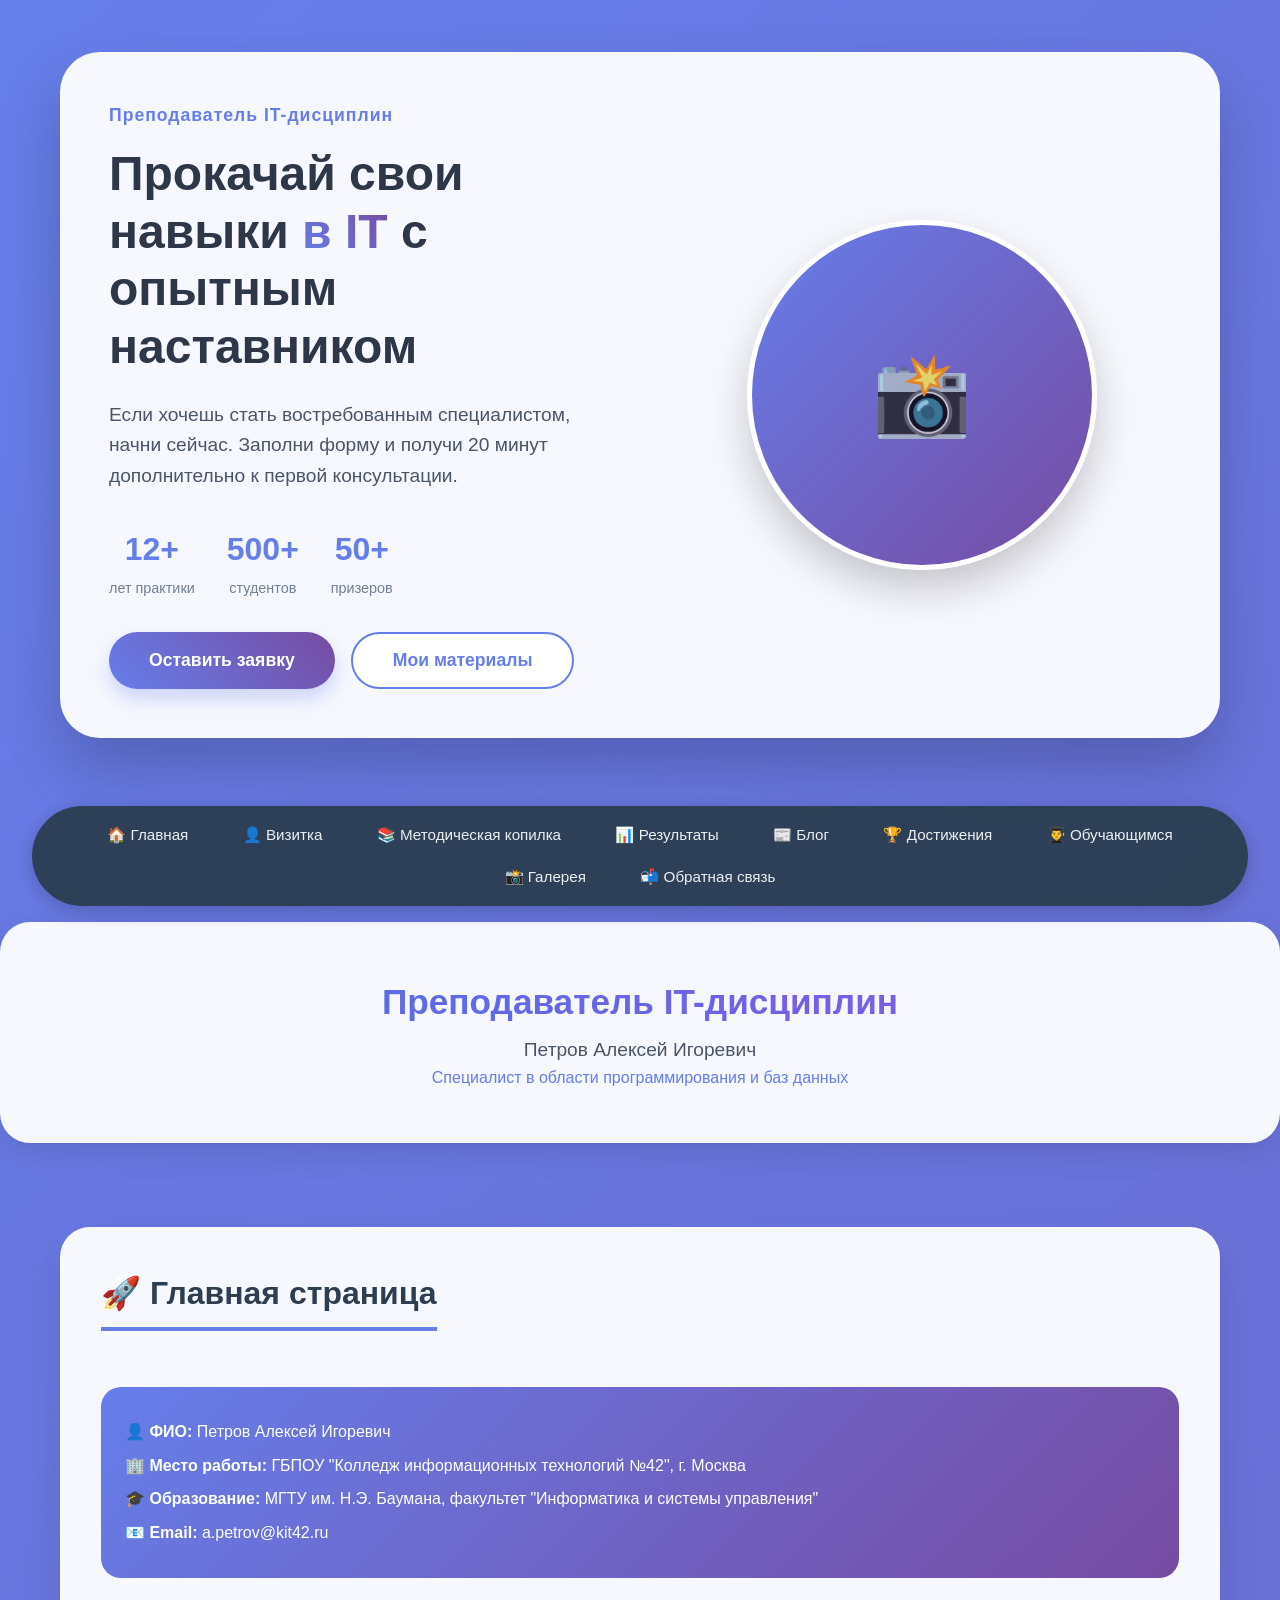
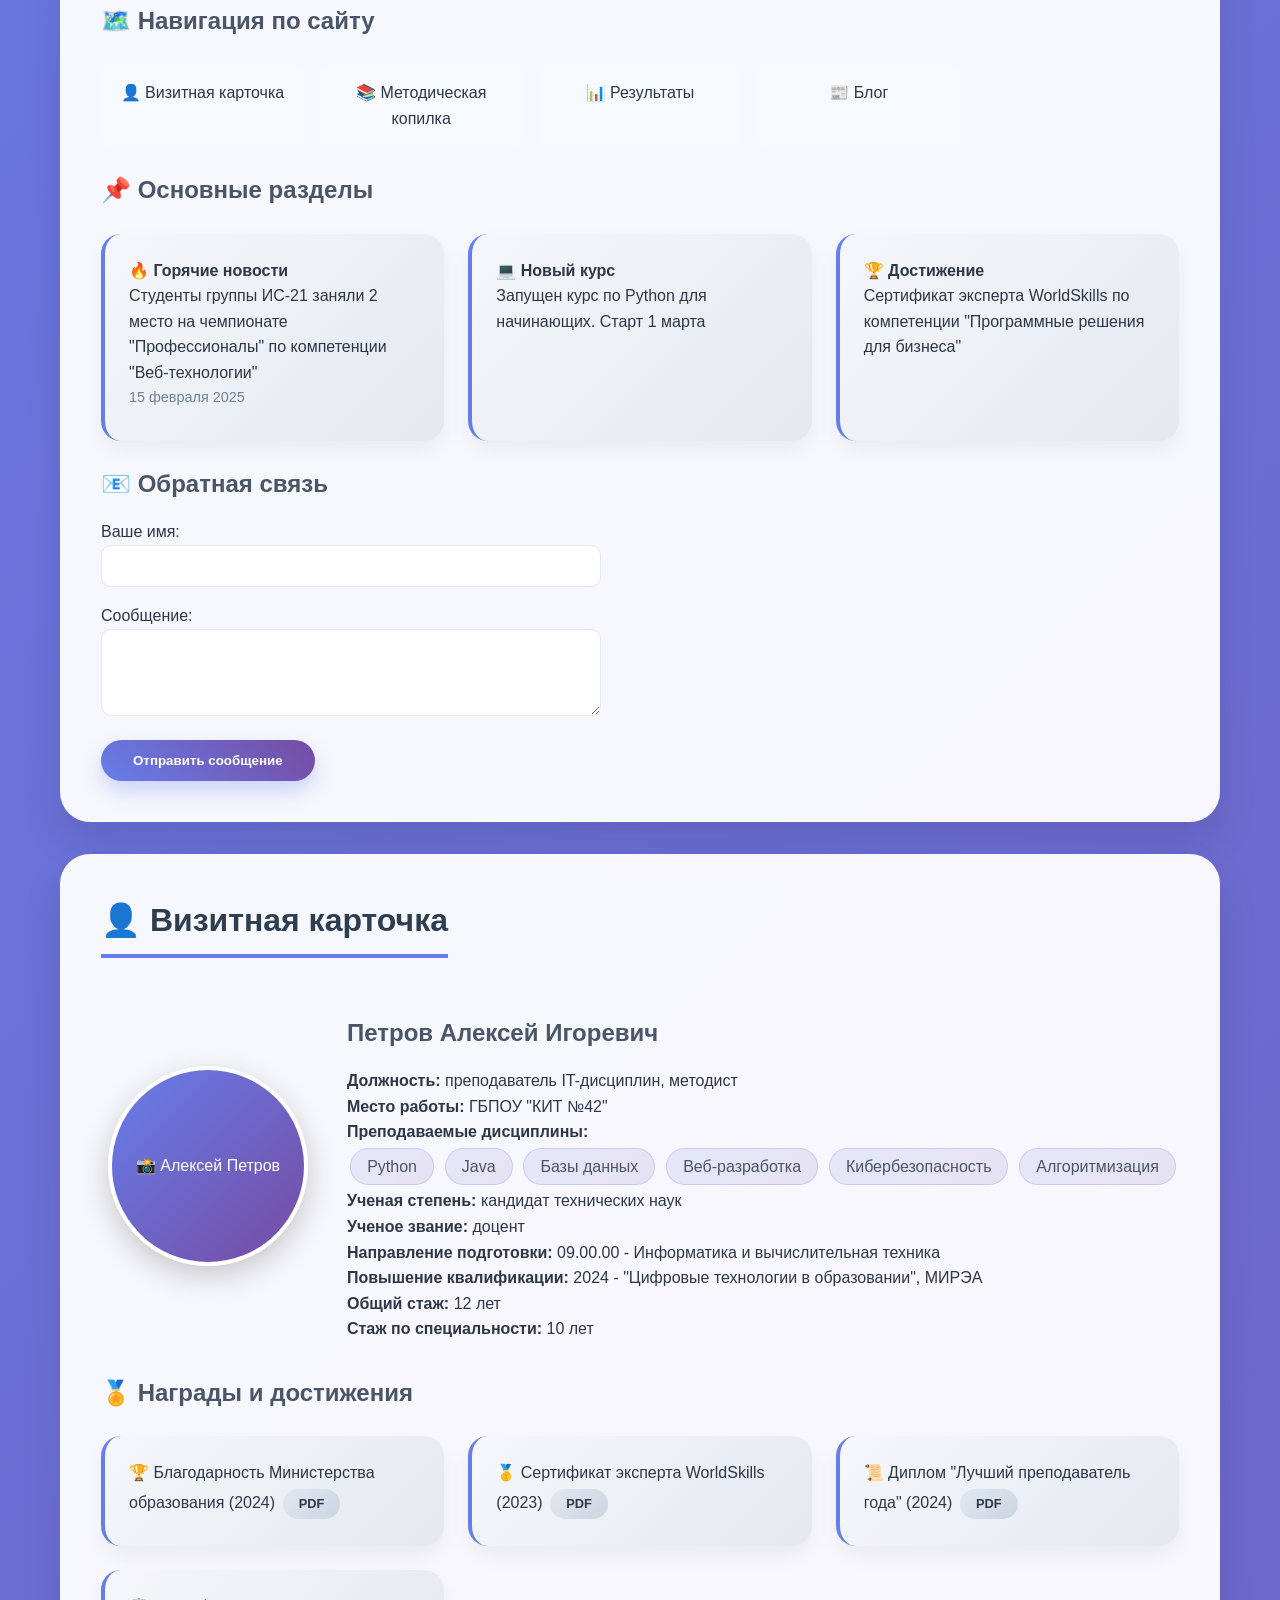
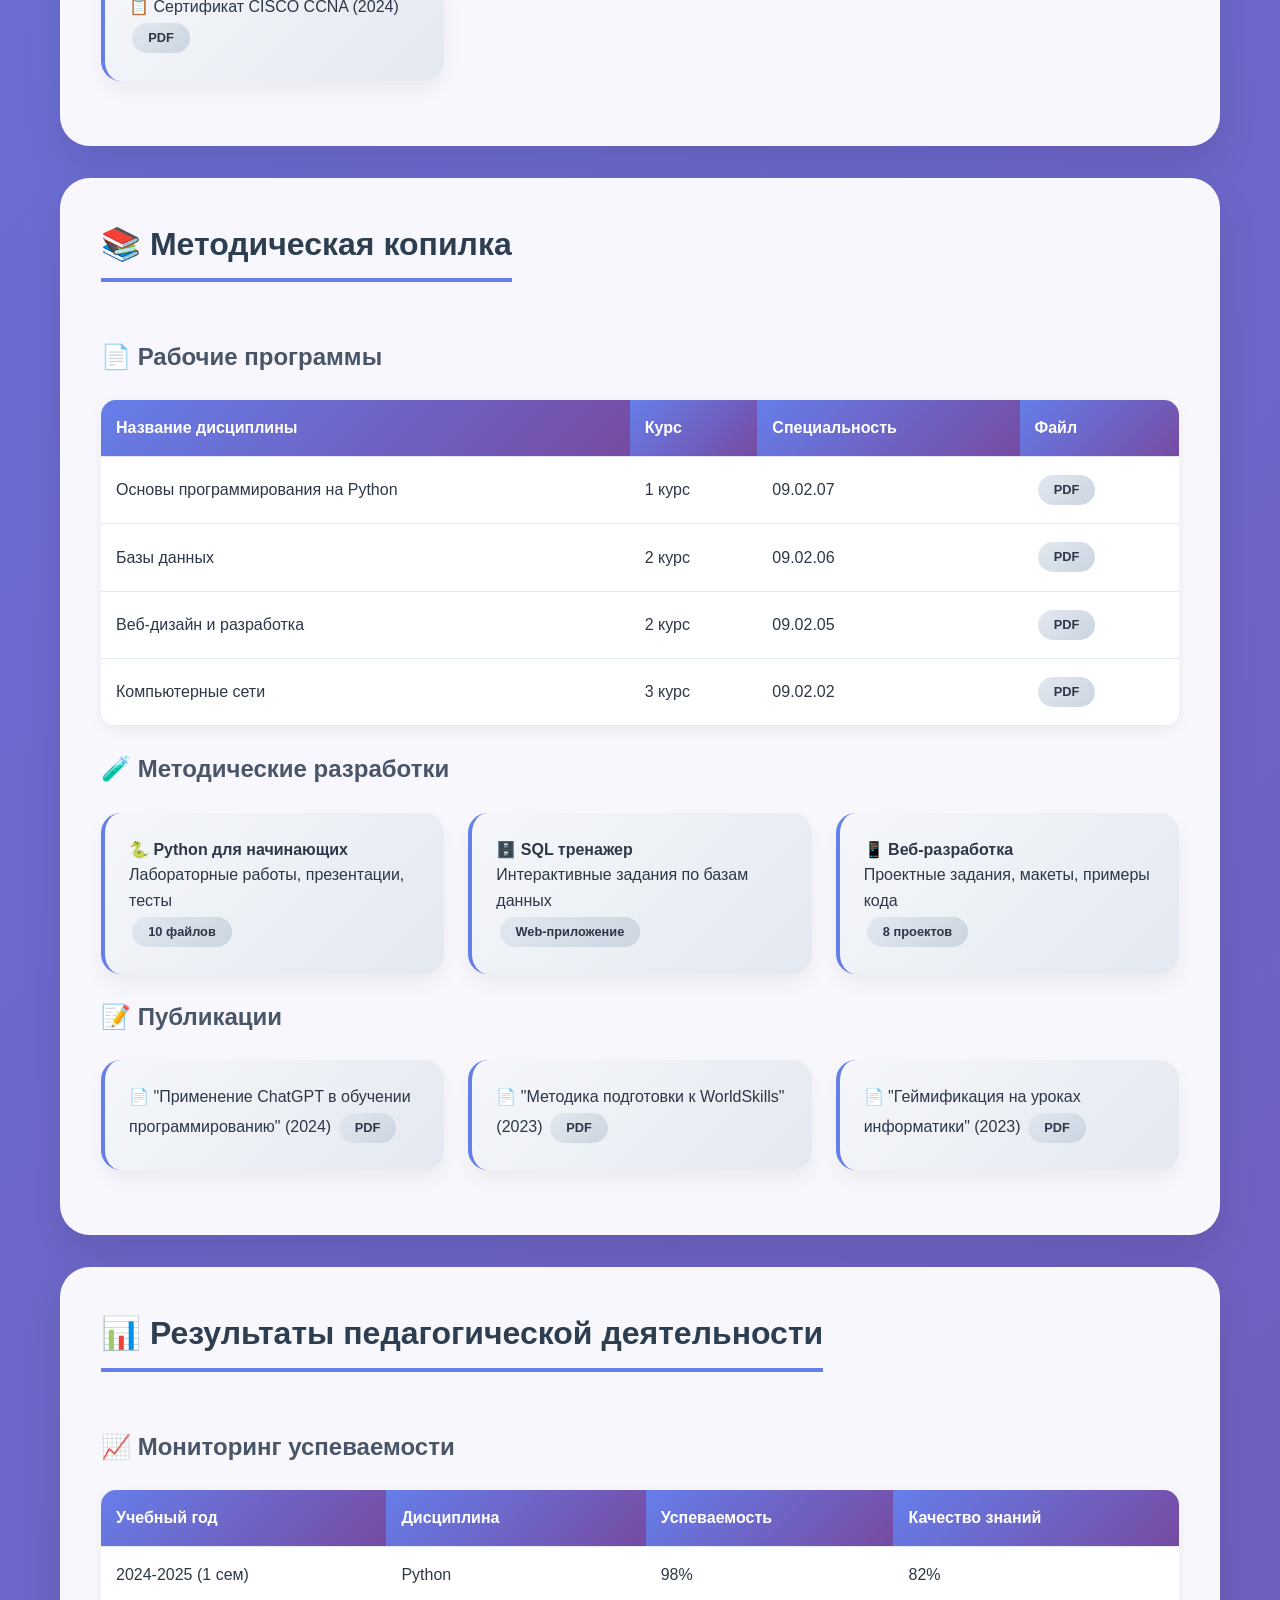
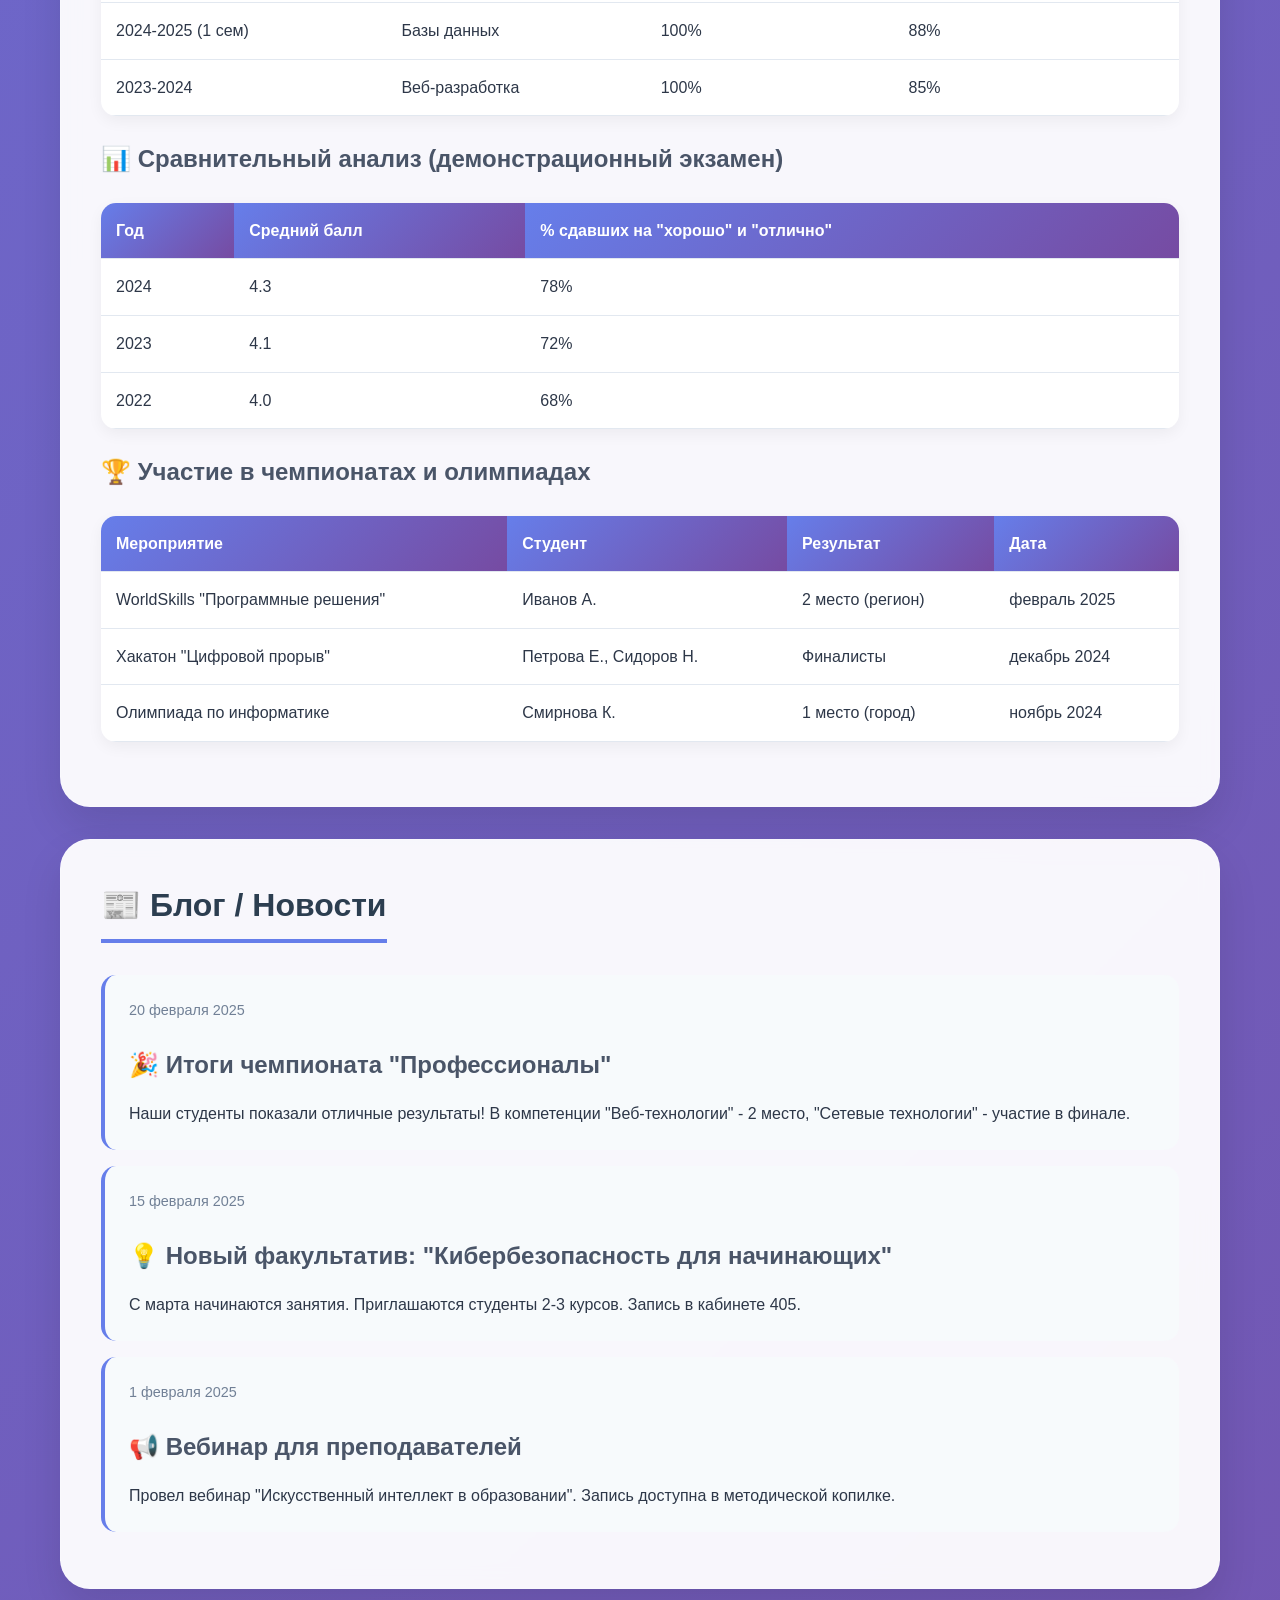
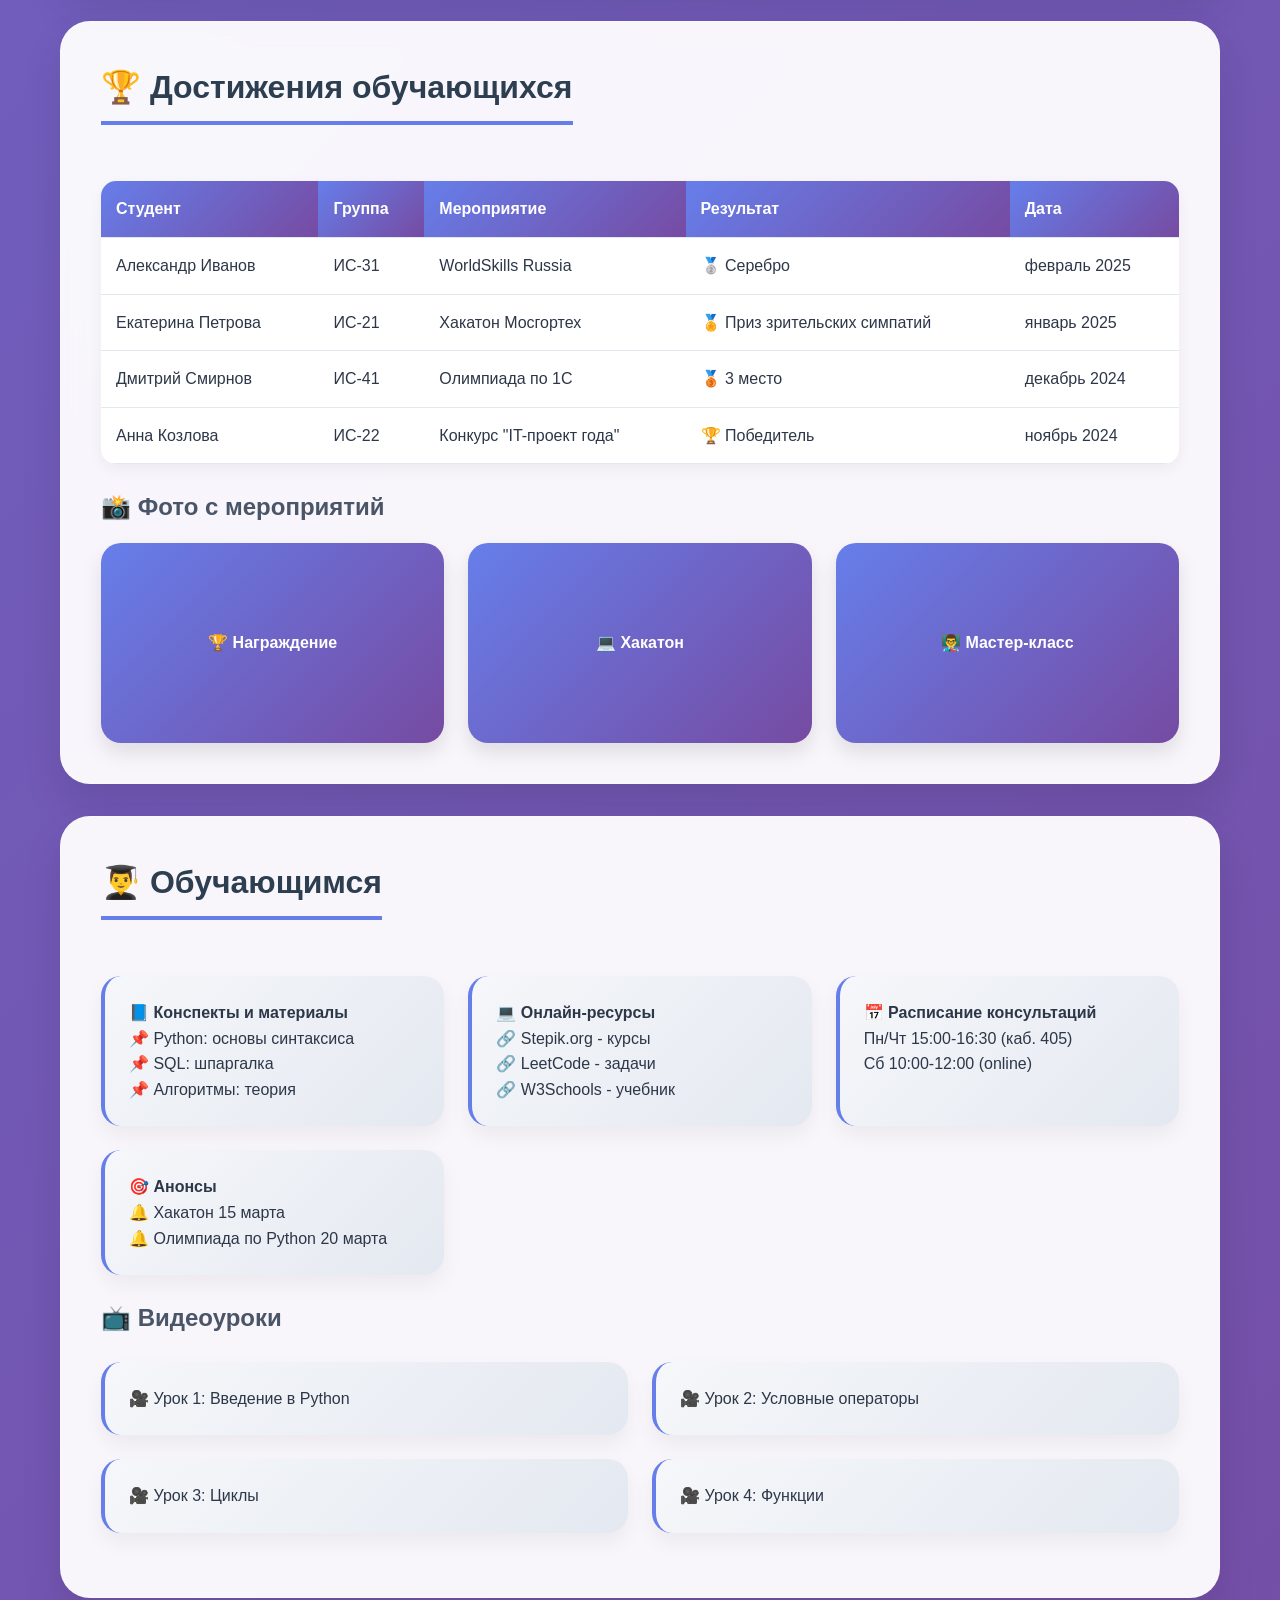
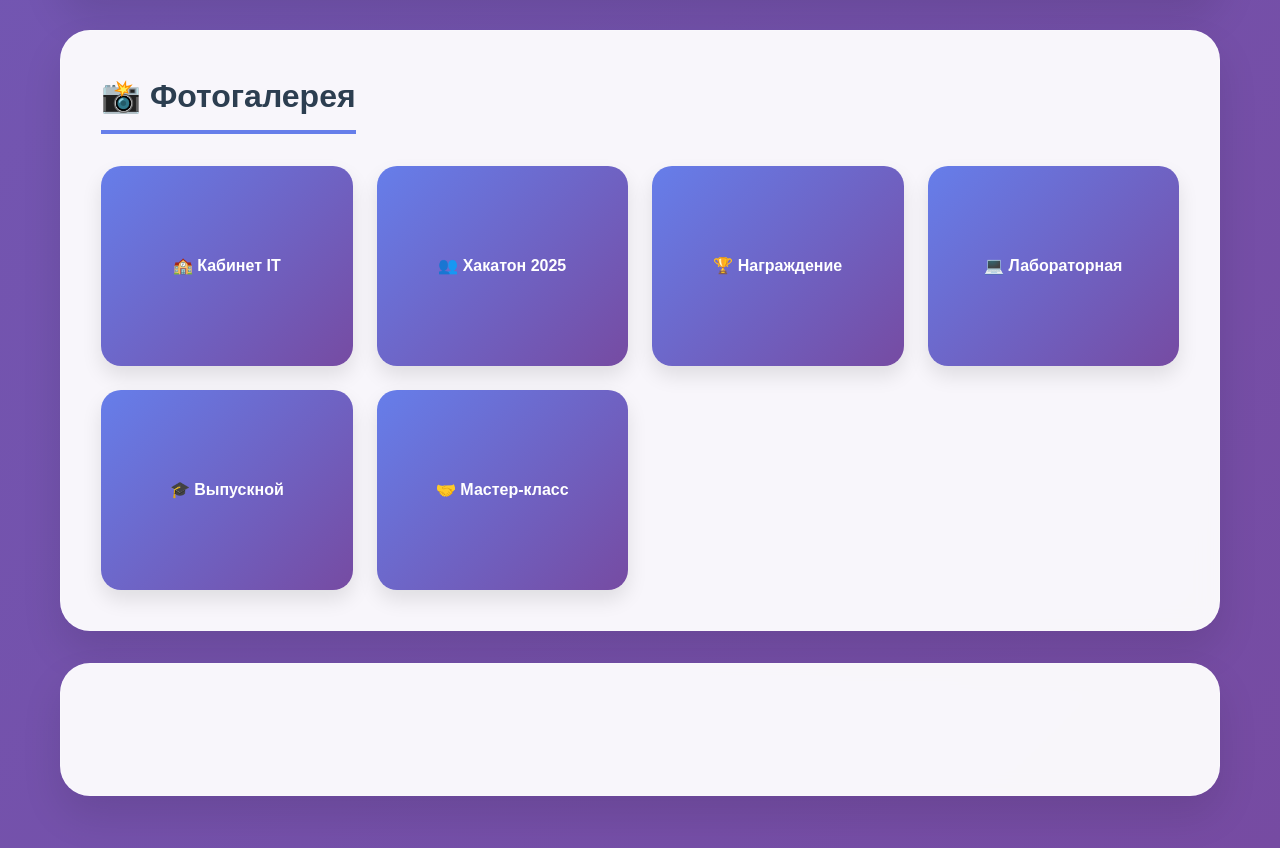
==== index.html @ 1c1f5598 "GPT version" ====
<!DOCTYPE html>
<html lang="ru">
<head>
    <meta charset="UTF-8">
    <meta name="viewport" content="width=device-width, initial-scale=1.0">
    <link rel="stylesheet" href="styles.css">
    <title>IT-педагог | Персональный сайт преподавателя</title>
  

</head>
<body>

    <!-- Hero секция в стиле макета Анны Девятка -->
    <div class="container">
        <div class="hero">
            <div class="hero-content">
                <div class="hero-badge">Преподаватель IT-дисциплин</div>
                <h1>Прокачай свои навыки <span>в IT</span> с опытным наставником</h1>
                <p class="hero-description">Если хочешь стать востребованным специалистом, начни сейчас. Заполни форму и получи 20 минут дополнительно к первой консультации.</p>
                
                <div class="hero-stats">
                    <div class="stat-item">
                        <span class="stat-number">12+</span>
                        <span class="stat-label">лет практики</span>
                    </div>
                    <div class="stat-item">
                        <span class="stat-number">500+</span>
                        <span class="stat-label">студентов</span>
                    </div>
                    <div class="stat-item">
                        <span class="stat-number">50+</span>
                        <span class="stat-label">призеров</span>
                    </div>
                </div>

                <div class="hero-buttons">
                    <button class="btn-primary" onclick="location.href='#guestbook'">Оставить заявку</button>
                    <button class="btn-secondary" onclick="location.href='#methodical'">Мои материалы</button>
                </div>
            </div>
            <div class="hero-image">
                <div class="profile-photo"></div>
            </div>
        </div>
    </div>
     <nav>
        <ul>
            <li><a href="#home">🏠 Главная</a></li>
            <li><a href="#business-card">👤 Визитка</a></li>
            <li><a href="#methodical">📚 Методическая копилка</a></li>
            <li><a href="#results">📊 Результаты</a></li>
            <li><a href="#blog">📰 Блог</a></li>
            <li><a href="#extracurricular">🏆 Достижения</a></li>
            <li><a href="#students">👨‍🎓 Обучающимся</a></li>
            <li><a href="#gallery">📸 Галерея</a></li>
            <li><a href="#guestbook">📬 Обратная связь</a></li>
        </ul>
    </nav>
    <header>
        <div class="container">
            <h1>Преподаватель IT-дисциплин</h1>
            <p style="font-size: 1.2rem; color: #4a5568;">Петров Алексей Игоревич</p>
            <p style="color: #667eea;">Специалист в области программирования и баз данных</p>
        </div>
    </header>

    <main class="container">
        <!-- Главная страница -->
        <section id="home" class="page">
            <h2>🚀 Главная страница</h2>
            <div class="contact-info">
                <p><strong>👤 ФИО:</strong> Петров Алексей Игоревич</p>
                <p><strong>🏢 Место работы:</strong> ГБПОУ "Колледж информационных технологий №42", г. Москва</p>
                <p><strong>🎓 Образование:</strong> МГТУ им. Н.Э. Баумана, факультет "Информатика и системы управления"</p>
                <p><strong>📧 Email:</strong> a.petrov@kit42.ru</p>
            </div>

            <h3>🗺️ Навигация по сайту</h3>
            <div style="display: grid; grid-template-columns: repeat(auto-fill, minmax(200px, 1fr)); gap: 1rem; margin: 1.5rem 0;">
                <a href="#business-card" style="text-decoration: none; color: #2d3748; background: #f7fafc; padding: 1rem; border-radius: 10px; text-align: center;">👤 Визитная карточка</a>
                <a href="#methodical" style="text-decoration: none; color: #2d3748; background: #f7fafc; padding: 1rem; border-radius: 10px; text-align: center;">📚 Методическая копилка</a>
                <a href="#results" style="text-decoration: none; color: #2d3748; background: #f7fafc; padding: 1rem; border-radius: 10px; text-align: center;">📊 Результаты</a>
                <a href="#blog" style="text-decoration: none; color: #2d3748; background: #f7fafc; padding: 1rem; border-radius: 10px; text-align: center;">📰 Блог</a>
            </div>

            <h3>📌 Основные разделы</h3>
            <div class="card-grid">
                <div class="card">
                    <h4>🔥 Горячие новости</h4>
                    <p>Студенты группы ИС-21 заняли 2 место на чемпионате "Профессионалы" по компетенции "Веб-технологии"</p>
                    <p class="news-date">15 февраля 2025</p>
                </div>
                <div class="card">
                    <h4>💻 Новый курс</h4>
                    <p>Запущен курс по Python для начинающих. Старт 1 марта</p>
                </div>
                <div class="card">
                    <h4>🏆 Достижение</h4>
                    <p>Сертификат эксперта WorldSkills по компетенции "Программные решения для бизнеса"</p>
                </div>
            </div>

            <h3>📧 Обратная связь</h3>
            <form style="max-width: 500px;">
                <div style="margin-bottom: 1rem;">
                    <label for="name">Ваше имя:</label><br>
                    <input type="text" id="name" style="width: 100%; padding: 0.8rem; border-radius: 10px; border: 1px solid #e2e8f0;">
                </div>
                <div style="margin-bottom: 1rem;">
                    <label for="message">Сообщение:</label><br>
                    <textarea id="message" rows="4" style="width: 100%; padding: 0.8rem; border-radius: 10px; border: 1px solid #e2e8f0;"></textarea>
                </div>
                <button type="submit" class="btn">Отправить сообщение</button>
            </form>
        </section>

        <!-- Визитная карточка -->
        <section id="business-card" class="page">
            <h2>👤 Визитная карточка</h2>
            <div style="display: flex; align-items: center; gap: 2rem; flex-wrap: wrap;">
                <div class="photo-placeholder">📸 Алексей Петров</div>
                <div>
                    <h3>Петров Алексей Игоревич</h3>
                    <p><strong>Должность:</strong> преподаватель IT-дисциплин, методист</p>
                    <p><strong>Место работы:</strong> ГБПОУ "КИТ №42"</p>
                    <p><strong>Преподаваемые дисциплины:</strong></p>
                    <div>
                        <span class="skill-tag">Python</span>
                        <span class="skill-tag">Java</span>
                        <span class="skill-tag">Базы данных</span>
                        <span class="skill-tag">Веб-разработка</span>
                        <span class="skill-tag">Кибербезопасность</span>
                        <span class="skill-tag">Алгоритмизация</span>
                    </div>
                    <p><strong>Ученая степень:</strong> кандидат технических наук</p>
                    <p><strong>Ученое звание:</strong> доцент</p>
                    <p><strong>Направление подготовки:</strong> 09.00.00 - Информатика и вычислительная техника</p>
                    <p><strong>Повышение квалификации:</strong> 2024 - "Цифровые технологии в образовании", МИРЭА</p>
                    <p><strong>Общий стаж:</strong> 12 лет</p>
                    <p><strong>Стаж по специальности:</strong> 10 лет</p>
                </div>
            </div>

            <h3 style="margin-top: 2rem;">🏅 Награды и достижения</h3>
            <div class="card-grid">
                <div class="card">🏆 Благодарность Министерства образования (2024) <span class="doc-badge">PDF</span></div>
                <div class="card">🥇 Сертификат эксперта WorldSkills (2023) <span class="doc-badge">PDF</span></div>
                <div class="card">📜 Диплом "Лучший преподаватель года" (2024) <span class="doc-badge">PDF</span></div>
                <div class="card">📋 Сертификат CISCO CCNA (2024) <span class="doc-badge">PDF</span></div>
            </div>
        </section>

        <!-- Методическая копилка -->
        <section id="methodical" class="page">
            <h2>📚 Методическая копилка</h2>
            
            <h3>📄 Рабочие программы</h3>
            <table>
                <tr><th>Название дисциплины</th><th>Курс</th><th>Специальность</th><th>Файл</th></tr>
                <tr><td>Основы программирования на Python</td><td>1 курс</td><td>09.02.07</td><td><span class="doc-badge">PDF</span></td></tr>
                <tr><td>Базы данных</td><td>2 курс</td><td>09.02.06</td><td><span class="doc-badge">PDF</span></td></tr>
                <tr><td>Веб-дизайн и разработка</td><td>2 курс</td><td>09.02.05</td><td><span class="doc-badge">PDF</span></td></tr>
                <tr><td>Компьютерные сети</td><td>3 курс</td><td>09.02.02</td><td><span class="doc-badge">PDF</span></td></tr>
            </table>

            <h3>🧪 Методические разработки</h3>
            <div class="card-grid">
                <div class="card">
                    <h4>🐍 Python для начинающих</h4>
                    <p>Лабораторные работы, презентации, тесты</p>
                    <span class="doc-badge">10 файлов</span>
                </div>
                <div class="card">
                    <h4>🗄️ SQL тренажер</h4>
                    <p>Интерактивные задания по базам данных</p>
                    <span class="doc-badge">Web-приложение</span>
                </div>
                <div class="card">
                    <h4>📱 Веб-разработка</h4>
                    <p>Проектные задания, макеты, примеры кода</p>
                    <span class="doc-badge">8 проектов</span>
                </div>
            </div>

            <h3>📝 Публикации</h3>
            <div class="card-grid">
                <div class="card">📄 "Применение ChatGPT в обучении программированию" (2024) <span class="doc-badge">PDF</span></div>
                <div class="card">📄 "Методика подготовки к WorldSkills" (2023) <span class="doc-badge">PDF</span></div>
                <div class="card">📄 "Геймификация на уроках информатики" (2023) <span class="doc-badge">PDF</span></div>
            </div>
        </section>

        <!-- Результаты педагогической деятельности -->
        <section id="results" class="page">
            <h2>📊 Результаты педагогической деятельности</h2>
            
            <h3>📈 Мониторинг успеваемости</h3>
            <table>
                <tr><th>Учебный год</th><th>Дисциплина</th><th>Успеваемость</th><th>Качество знаний</th></tr>
                <tr><td>2024-2025 (1 сем)</td><td>Python</td><td>98%</td><td>82%</td></tr>
                <tr><td>2024-2025 (1 сем)</td><td>Базы данных</td><td>100%</td><td>88%</td></tr>
                <tr><td>2023-2024</td><td>Веб-разработка</td><td>100%</td><td>85%</td></tr>
            </table>

            <h3>📊 Сравнительный анализ (демонстрационный экзамен)</h3>
            <table>
                <tr><th>Год</th><th>Средний балл</th><th>% сдавших на "хорошо" и "отлично"</th></tr>
                <tr><td>2024</td><td>4.3</td><td>78%</td></tr>
                <tr><td>2023</td><td>4.1</td><td>72%</td></tr>
                <tr><td>2022</td><td>4.0</td><td>68%</td></tr>
            </table>

            <h3>🏆 Участие в чемпионатах и олимпиадах</h3>
            <table>
                <tr><th>Мероприятие</th><th>Студент</th><th>Результат</th><th>Дата</th></tr>
                <tr><td>WorldSkills "Программные решения"</td><td>Иванов А.</td><td>2 место (регион)</td><td>февраль 2025</td></tr>
                <tr><td>Хакатон "Цифровой прорыв"</td><td>Петрова Е., Сидоров Н.</td><td>Финалисты</td><td>декабрь 2024</td></tr>
                <tr><td>Олимпиада по информатике</td><td>Смирнова К.</td><td>1 место (город)</td><td>ноябрь 2024</td></tr>
            </table>
        </section>

        <!-- Блог -->
        <section id="blog" class="page">
            <h2>📰 Блог / Новости</h2>
            
            <div class="news-item">
                <p class="news-date">20 февраля 2025</p>
                <h3>🎉 Итоги чемпионата "Профессионалы"</h3>
                <p>Наши студенты показали отличные результаты! В компетенции "Веб-технологии" - 2 место, "Сетевые технологии" - участие в финале.</p>
            </div>

            <div class="news-item">
                <p class="news-date">15 февраля 2025</p>
                <h3>💡 Новый факультатив: "Кибербезопасность для начинающих"</h3>
                <p>С марта начинаются занятия. Приглашаются студенты 2-3 курсов. Запись в кабинете 405.</p>
            </div>

            <div class="news-item">
                <p class="news-date">1 февраля 2025</p>
                <h3>📢 Вебинар для преподавателей</h3>
                <p>Провел вебинар "Искусственный интеллект в образовании". Запись доступна в методической копилке.</p>
            </div>
        </section>

        <!-- Внеучебная деятельность / Достижения обучающихся -->
        <section id="extracurricular" class="page">
            <h2>🏆 Достижения обучающихся</h2>
            
            <table>
                <tr><th>Студент</th><th>Группа</th><th>Мероприятие</th><th>Результат</th><th>Дата</th></tr>
                <tr><td>Александр Иванов</td><td>ИС-31</td><td>WorldSkills Russia</td><td>🥈 Серебро</td><td>февраль 2025</td></tr>
                <tr><td>Екатерина Петрова</td><td>ИС-21</td><td>Хакатон Мосгортех</td><td>🏅 Приз зрительских симпатий</td><td>январь 2025</td></tr>
                <tr><td>Дмитрий Смирнов</td><td>ИС-41</td><td>Олимпиада по 1С</td><td>🥉 3 место</td><td>декабрь 2024</td></tr>
                <tr><td>Анна Козлова</td><td>ИС-22</td><td>Конкурс "IT-проект года"</td><td>🏆 Победитель</td><td>ноябрь 2024</td></tr>
            </table>

            <h3>📸 Фото с мероприятий</h3>
            <div class="gallery" style="grid-template-columns: repeat(3, 1fr);">
                <div class="gallery-item">🏆 Награждение</div>
                <div class="gallery-item">💻 Хакатон</div>
                <div class="gallery-item">👨‍🏫 Мастер-класс</div>
            </div>
        </section>

        <!-- Обучающимся -->
        <section id="students" class="page">
            <h2>👨‍🎓 Обучающимся</h2>
            
            <div class="card-grid">
                <div class="card">
                    <h4>📘 Конспекты и материалы</h4>
                    <ul style="list-style: none;">
                        <li>📌 Python: основы синтаксиса</li>
                        <li>📌 SQL: шпаргалка</li>
                        <li>📌 Алгоритмы: теория</li>
                    </ul>
                </div>
                <div class="card">
                    <h4>💻 Онлайн-ресурсы</h4>
                    <ul style="list-style: none;">
                        <li>🔗 Stepik.org - курсы</li>
                        <li>🔗 LeetCode - задачи</li>
                        <li>🔗 W3Schools - учебник</li>
                    </ul>
                </div>
                <div class="card">
                    <h4>📅 Расписание консультаций</h4>
                    <p>Пн/Чт 15:00-16:30 (каб. 405)</p>
                    <p>Сб 10:00-12:00 (online)</p>
                </div>
                <div class="card">
                    <h4>🎯 Анонсы</h4>
                    <p>🔔 Хакатон 15 марта</p>
                    <p>🔔 Олимпиада по Python 20 марта</p>
                </div>
            </div>

            <h3>📺 Видеоуроки</h3>
            <div class="card-grid" style="grid-template-columns: repeat(2, 1fr);">
                <div class="card">🎥 Урок 1: Введение в Python</div>
                <div class="card">🎥 Урок 2: Условные операторы</div>
                <div class="card">🎥 Урок 3: Циклы</div>
                <div class="card">🎥 Урок 4: Функции</div>
            </div>
        </section>

        <!-- Фотогалерея -->
        <section id="gallery" class="page">
            <h2>📸 Фотогалерея</h2>
            <div class="gallery">
                <div class="gallery-item">🏫 Кабинет IT</div>
                <div class="gallery-item">👥 Хакатон 2025</div>
                <div class="gallery-item">🏆 Награждение</div>
                <div class="gallery-item">💻 Лабораторная</div>
                <div class="gallery-item">🎓 Выпускной</div>
                <div class="gallery-item">🤝 Мастер-класс</div>
            </div>
        </section>

        <!-- Гостевая книга -->
        <section id="guestbook" class="page">
            <h2>
---- styles.css ----
* {
            margin: 0;
            padding: 0;
            box-sizing: border-box;
            font-family: 'Segoe UI', Tahoma, Geneva, Verdana, sans-serif;
        }
        body {
            background: linear-gradient(135deg, #667eea 0%, #764ba2 100%);
            color: #2d3748;
            line-height: 1.6;
        }
        .container {
            max-width: 1200px;
            margin: 0 auto;
            padding: 20px;
        }
        
        /* Hero секция в стиле макета */
        .hero {
            background: rgba(255, 255, 255, 0.95);
            backdrop-filter: blur(10px);
            border-radius: 40px;
            padding: 3rem;
            margin: 2rem 0;
            box-shadow: 0 30px 60px rgba(0,0,0,0.2);
            display: flex;
            align-items: center;
            gap: 4rem;
            border: 1px solid rgba(255,255,255,0.3);
        }
        .hero-content {
            flex: 1;
        }
        .hero-badge {
            color: #667eea;
            font-weight: 600;
            letter-spacing: 1px;
            margin-bottom: 1rem;
            font-size: 1.1rem;
        }
        .hero-content h1 {
            font-size: 3rem;
            line-height: 1.2;
            margin-bottom: 1.5rem;
            color: #2d3748;
        }
        .hero-content h1 span {
            background: linear-gradient(45deg, #667eea, #764ba2);
            -webkit-background-clip: text;
            -webkit-text-fill-color: transparent;
        }
        .hero-description {
            font-size: 1.2rem;
            color: #4a5568;
            margin-bottom: 2rem;
        }
        .hero-stats {
            display: flex;
            gap: 2rem;
            margin-bottom: 2rem;
        }
        .stat-item {
            text-align: center;
        }
        .stat-number {
            font-size: 2rem;
            font-weight: 700;
            color: #667eea;
            display: block;
        }
        .stat-label {
            color: #718096;
            font-size: 0.9rem;
        }
        .hero-buttons {
            display: flex;
            gap: 1rem;
        }
        .btn-primary {
            background: linear-gradient(45deg, #667eea, #764ba2);
            color: white;
            padding: 1rem 2.5rem;
            border: none;
            border-radius: 50px;
            font-size: 1.1rem;
            font-weight: 600;
            cursor: pointer;
            transition: all 0.3s;
            box-shadow: 0 10px 20px rgba(102, 126, 234, 0.3);
        }
        .btn-primary:hover {
            transform: translateY(-2px);
            box-shadow: 0 15px 30px rgba(102, 126, 234, 0.4);
        }
        .btn-secondary {
            background: white;
            color: #667eea;
            padding: 1rem 2.5rem;
            border: 2px solid #667eea;
            border-radius: 50px;
            font-size: 1.1rem;
            font-weight: 600;
            cursor: pointer;
            transition: all 0.3s;
        }
        .btn-secondary:hover {
            background: #667eea10;
            transform: translateY(-2px);
        }
        .hero-image {
            flex: 1;
            display: flex;
            justify-content: center;
        }
        .profile-photo {
            width: 350px;
            height: 350px;
            border-radius: 50%;
            background: linear-gradient(135deg, #667eea, #764ba2);
            display: flex;
            align-items: center;
            justify-content: center;
            color: white;
            font-size: 1.5rem;
            border: 5px solid white;
            box-shadow: 0 20px 40px rgba(0,0,0,0.2);
            position: relative;
            overflow: hidden;
        }
        .profile-photo::before {
            content: "📸";
            font-size: 5rem;
            opacity: 0.8;
        }
        .profile-photo::after {
            content: "Алексей Петров";
            position: absolute;
            bottom: 0;
            left: 0;
            right: 0;
            background: rgba(255,255,255,0.9);
            color: #2d3748;
            padding: 1rem;
            font-size: 1.2rem;
            transform: translateY(100%);
            transition: transform 0.3s;
        }
        .profile-photo:hover::after {
            transform: translateY(0);
        }

        header {
            background: rgba(255, 255, 255, 0.95);
            backdrop-filter: blur(10px);
            color: #2d3748;
            padding: 2rem 0;
            text-align: center;
            box-shadow: 0 10px 30px rgba(0,0,0,0.1);
            border-radius: 30px;
            margin: 1rem 0 2rem;
        }
        header h1 {
            font-size: 2.2rem;
            background: linear-gradient(45deg, #4776E6, #8E54E9);
            -webkit-background-clip: text;
            -webkit-text-fill-color: transparent;
            margin-bottom: 0.3rem;
        }
        nav {
            background: rgba(44, 62, 80, 0.95);
            backdrop-filter: blur(10px);
            padding: 1rem 0;
            position: sticky;
            top: 10px;
            z-index: 100;
            border-radius: 50px;
            margin: 1rem auto;
            max-width: 95%;
            box-shadow: 0 5px 20px rgba(0,0,0,0.2);
        }
        nav ul {
            list-style: none;
            display: flex;
            justify-content: center;
            flex-wrap: wrap;
            gap: 1rem;
        }
        nav ul li a {
            color: #ecf0f1;
            text-decoration: none;
            font-weight: 500;
            padding: 0.5rem 1.2rem;
            border-radius: 30px;
            transition: all 0.3s;
            font-size: 0.95rem;
        }
        nav ul li a:hover {
            background: #3498db;
            transform: translateY(-2px);
        }
        .page {
            background: rgba(255, 255, 255, 0.95);
            backdrop-filter: blur(10px);
            border-radius: 30px;
            padding: 2.5rem;
            margin: 2rem 0;
            box-shadow: 0 20px 40px rgba(0,0,0,0.1);
            border: 1px solid rgba(255,255,255,0.2);
        }
        h2 {
            color: #2c3e50;
            border-bottom: 4px solid #667eea;
            padding-bottom: 0.5rem;
            margin-bottom: 2rem;
            font-size: 2rem;
            display: inline-block;
        }
        h3 {
            color: #4a5568;
            margin: 1.5rem 0 1rem;
            font-size: 1.5rem;
        }
        .card-grid {
            display: grid;
            grid-template-columns: repeat(auto-fill, minmax(300px, 1fr));
            gap: 1.5rem;
            margin: 1.5rem 0;
        }
        .card {
            background: linear-gradient(135deg, #f5f7fa 0%, #e4e8f0 100%);
            border-radius: 20px;
            padding: 1.5rem;
            box-shadow: 0 10px 20px rgba(0,0,0,0.05);
            border-left: 4px solid #667eea;
            transition: transform 0.3s;
        }
        .card:hover {
            transform: translateY(-5px);
        }
        .contact-info {
            background: linear-gradient(135deg, #667eea 0%, #764ba2 100%);
            color: white;
            padding: 1.5rem;
            border-radius: 20px;
            margin: 1.5rem 0;
        }
        .contact-info p {
            margin: 0.5rem 0;
        }
        .photo-placeholder {
            background: linear-gradient(135deg, #667eea, #764ba2);
            width: 200px;
            height: 200px;
            border-radius: 50%;
            margin: 1rem auto;
            display: flex;
            align-items: center;
            justify-content: center;
            color: white;
            font-size: 1rem;
            border: 4px solid white;
            box-shadow: 0 10px 30px rgba(0,0,0,0.2);
        }
        table {
            width: 100%;
            border-collapse: collapse;
            margin: 1.5rem 0;
            background: white;
            border-radius: 15px;
            overflow: hidden;
            box-shadow: 0 5px 15px rgba(0,0,0,0.05);
        }
        th {
            background: linear-gradient(135deg, #667eea, #764ba2);
            color: white;
            font-weight: 600;
        }
        th, td {
            padding: 15px;
            text-align: left;
            border-bottom: 1px solid #e2e8f0;
        }
        tr:hover {
            background: #f7fafc;
        }
        .btn {
            display: inline-block;
            background: linear-gradient(45deg, #667eea, #764ba2);
            color: white;
            padding: 0.8rem 2rem;
            border: none;
            border-radius: 50px;
            cursor: pointer;
            text-decoration: none;
            font-weight: 600;
            transition: all 0.3s;
            box-shadow: 0 10px 20px rgba(102, 126, 234, 0.3);
        }
        .btn:hover {
            transform: translateY(-2px);
            box-shadow: 0 15px 30px rgba(102, 126, 234, 0.4);
        }
        footer {
            background: rgba(44, 62, 80, 0.95);
            backdrop-filter: blur(10px);
            color: white;
            text-align: center;
            padding: 2rem 0;
            margin-top: 3rem;
            border-radius: 30px 30px 0 0;
        }
        .doc-badge {
            background: linear-gradient(135deg, #e2e8f0, #cbd5e0);
            padding: 0.3rem 1rem;
            border-radius: 30px;
            font-size: 0.8rem;
            display: inline-block;
            margin: 0.2rem;
            color: #2d3748;
            font-weight: 600;
        }
        .gallery {
            display: grid;
            grid-template-columns: repeat(auto-fill, minmax(250px, 1fr));
            gap: 1.5rem;
        }
        .gallery-item {
            background: linear-gradient(135deg, #667eea, #764ba2);
            height: 200px;
            border-radius: 20px;
            display: flex;
            align-items: center;
            justify-content: center;
            color: white;
            font-weight: 600;
            transition: transform 0.3s;
            box-shadow: 0 10px 20px rgba(0,0,0,0.1);
        }
        .gallery-item:hover {
            transform: scale(1.05);
        }
        .news-item {
            padding: 1.5rem;
            border-radius: 15px;
            background: #f7fafc;
            margin-bottom: 1rem;
            border-left: 4px solid #667eea;
        }
        .news-date {
            color: #718096;
            font-size: 0.9rem;
            margin-bottom: 0.5rem;
        }
        .code-snippet {
            background: #2d3748;
            color: #e2e8f0;
            padding: 1rem;
            border-radius: 10px;
            font-family: 'Courier New', monospace;
            margin: 1rem 0;
        }
        .skill-tag {
            background: linear-gradient(135deg, #667eea20, #764ba220);
            color: #4a5568;
            padding: 0.3rem 1rem;
            border-radius: 30px;
            display: inline-block;
            margin: 0.2rem;
            border: 1px solid #667eea40;
        }
        @media (max-width: 768px) {
            .hero {
                flex-direction: column-reverse;
                text-align: center;
                padding: 2rem;
            }
            .hero-content h1 {
                font-size: 2rem;
            }
            .hero-buttons {
                justify-content: center;
            }
            .hero-stats {
                justify-content: center;
            }
            .profile-photo {
                width: 250px;
                height: 250px;
            }
        }
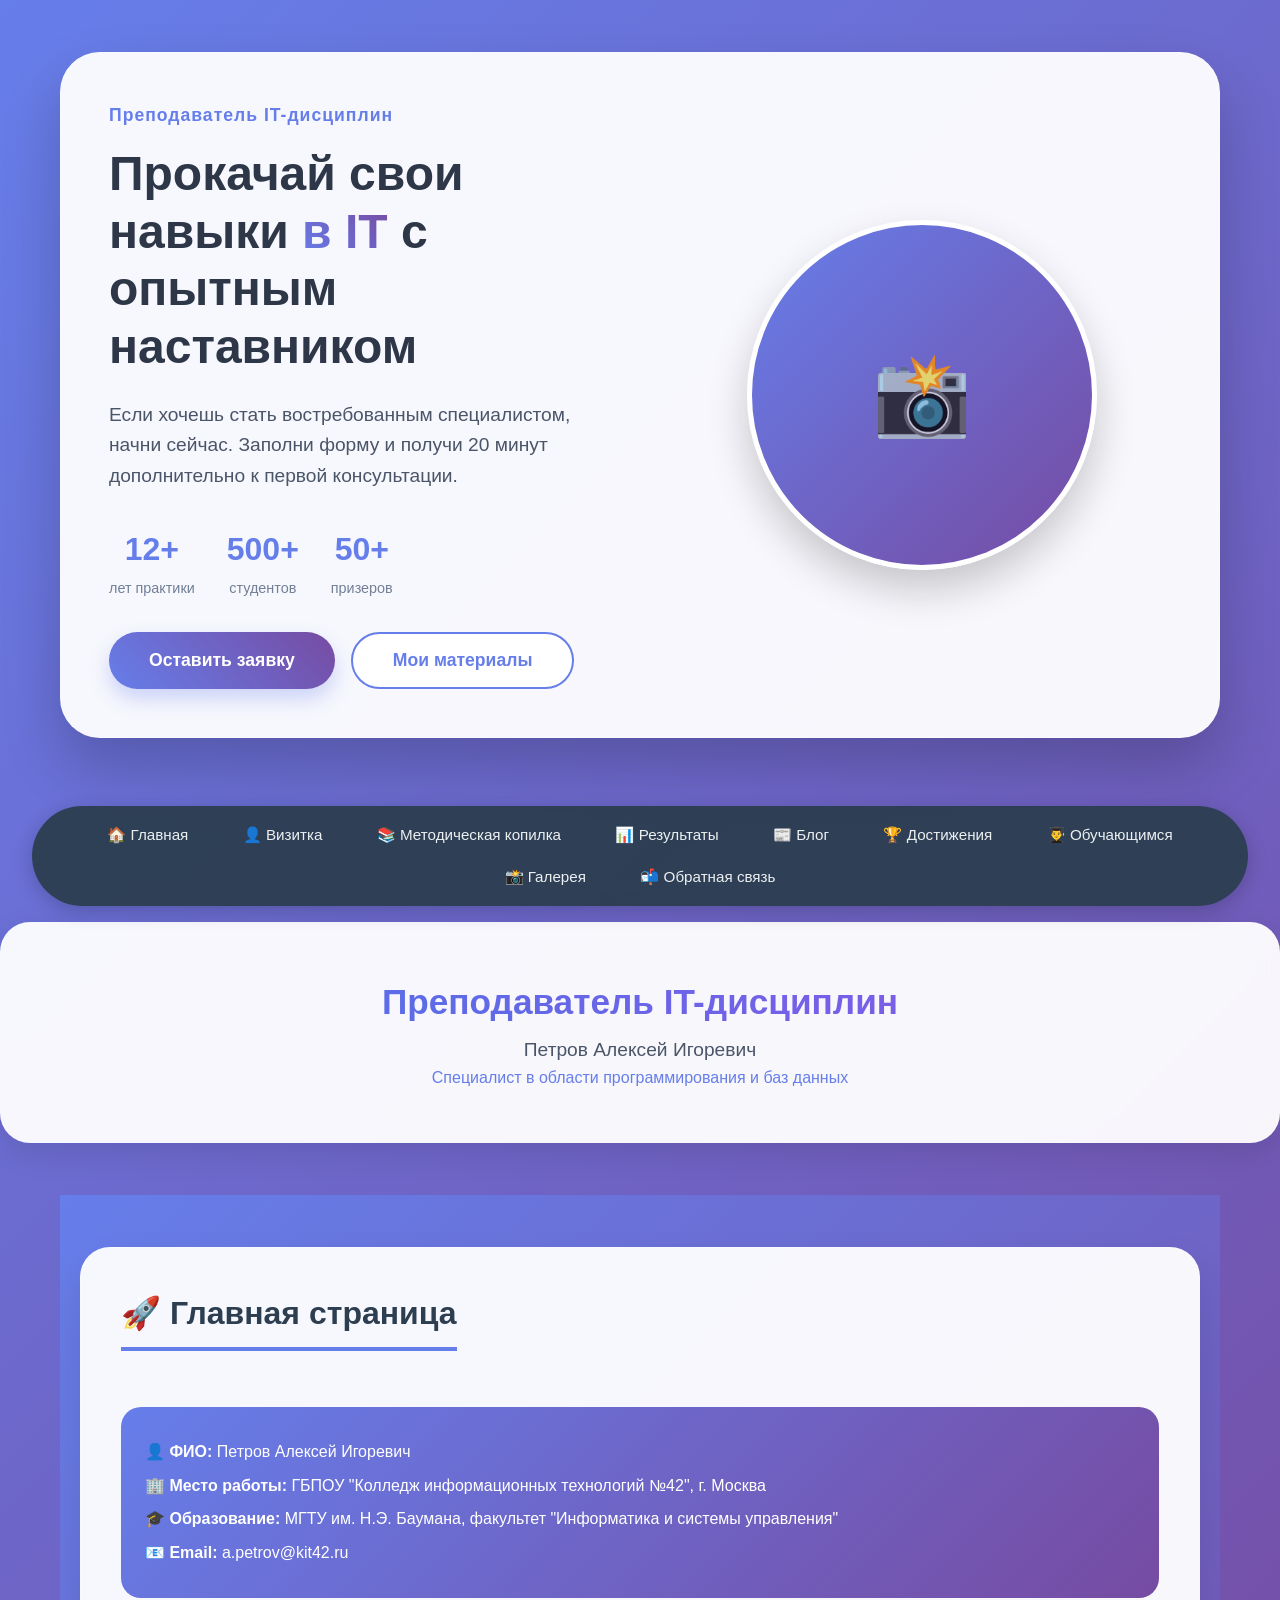
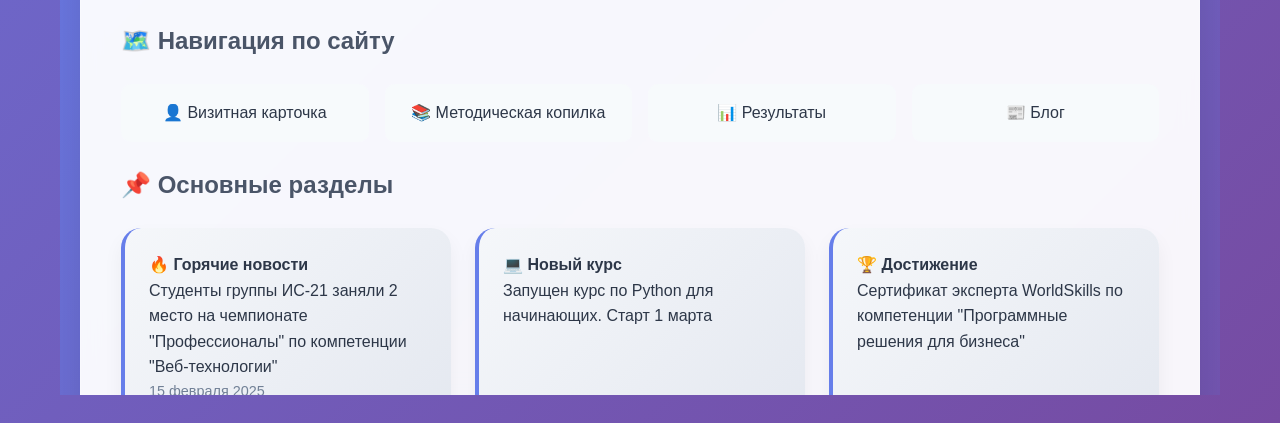
==== commit 1012366d: "With Frame" ====
--- a/index.html
+++ b/index.html
@@ -5,8 +5,6 @@
     <meta name="viewport" content="width=device-width, initial-scale=1.0">
     <link rel="stylesheet" href="styles.css">
     <title>IT-педагог | Персональный сайт преподавателя</title>
-  
-
 </head>
 <body>
 
@@ -34,8 +32,8 @@
                 </div>
 
                 <div class="hero-buttons">
-                    <button class="btn-primary" onclick="location.href='#guestbook'">Оставить заявку</button>
-                    <button class="btn-secondary" onclick="location.href='#methodical'">Мои материалы</button>
+                    <button class="btn-primary" onclick="loadPage('pages/guestbook.html')">Оставить заявку</button>
+                    <button class="btn-secondary" onclick="loadPage('pages/methodical.html')">Мои материалы</button>
                 </div>
             </div>
             <div class="hero-image">
@@ -45,15 +43,15 @@
     </div>
      <nav>
         <ul>
-            <li><a href="#home">🏠 Главная</a></li>
-            <li><a href="#business-card">👤 Визитка</a></li>
-            <li><a href="#methodical">📚 Методическая копилка</a></li>
-            <li><a href="#results">📊 Результаты</a></li>
-            <li><a href="#blog">📰 Блог</a></li>
-            <li><a href="#extracurricular">🏆 Достижения</a></li>
-            <li><a href="#students">👨‍🎓 Обучающимся</a></li>
-            <li><a href="#gallery">📸 Галерея</a></li>
-            <li><a href="#guestbook">📬 Обратная связь</a></li>
+            <li><a href="pages/home.html" target="content-frame">🏠 Главная</a></li>
+            <li><a href="pages/business-card.html" target="content-frame">👤 Визитка</a></li>
+            <li><a href="pages/methodical.html" target="content-frame">📚 Методическая копилка</a></li>
+            <li><a href="pages/results.html" target="content-frame">📊 Результаты</a></li>
+            <li><a href="pages/blog.html" target="content-frame">📰 Блог</a></li>
+            <li><a href="pages/extracurricular.html" target="content-frame">🏆 Достижения</a></li>
+            <li><a href="pages/students.html" target="content-frame">👨‍🎓 Обучающимся</a></li>
+            <li><a href="pages/gallery.html" target="content-frame">📸 Галерея</a></li>
+            <li><a href="pages/guestbook.html" target="content-frame">📬 Обратная связь</a></li>
         </ul>
     </nav>
     <header>
@@ -65,258 +63,14 @@
     </header>
 
     <main class="container">
-        <!-- Главная страница -->
-        <section id="home" class="page">
-            <h2>🚀 Главная страница</h2>
-            <div class="contact-info">
-                <p><strong>👤 ФИО:</strong> Петров Алексей Игоревич</p>
-                <p><strong>🏢 Место работы:</strong> ГБПОУ "Колледж информационных технологий №42", г. Москва</p>
-                <p><strong>🎓 Образование:</strong> МГТУ им. Н.Э. Баумана, факультет "Информатика и системы управления"</p>
-                <p><strong>📧 Email:</strong> a.petrov@kit42.ru</p>
-            </div>
+        <iframe name="content-frame" src="pages/home.html" style="width:100%; height:800px; border:none;"></iframe>
+    </main>
 
-            <h3>🗺️ Навигация по сайту</h3>
-            <div style="display: grid; grid-template-columns: repeat(auto-fill, minmax(200px, 1fr)); gap: 1rem; margin: 1.5rem 0;">
-                <a href="#business-card" style="text-decoration: none; color: #2d3748; background: #f7fafc; padding: 1rem; border-radius: 10px; text-align: center;">👤 Визитная карточка</a>
-                <a href="#methodical" style="text-decoration: none; color: #2d3748; background: #f7fafc; padding: 1rem; border-radius: 10px; text-align: center;">📚 Методическая копилка</a>
-                <a href="#results" style="text-decoration: none; color: #2d3748; background: #f7fafc; padding: 1rem; border-radius: 10px; text-align: center;">📊 Результаты</a>
-                <a href="#blog" style="text-decoration: none; color: #2d3748; background: #f7fafc; padding: 1rem; border-radius: 10px; text-align: center;">📰 Блог</a>
-            </div>
+    <script>
+        function loadPage(page) {
+            document.querySelector('iframe[name="content-frame"]').src = page;
+        }
+    </script>
 
-            <h3>📌 Основные разделы</h3>
-            <div class="card-grid">
-                <div class="card">
-                    <h4>🔥 Горячие новости</h4>
-                    <p>Студенты группы ИС-21 заняли 2 место на чемпионате "Профессионалы" по компетенции "Веб-технологии"</p>
-                    <p class="news-date">15 февраля 2025</p>
-                </div>
-                <div class="card">
-                    <h4>💻 Новый курс</h4>
-                    <p>Запущен курс по Python для начинающих. Старт 1 марта</p>
-                </div>
-                <div class="card">
-                    <h4>🏆 Достижение</h4>
-                    <p>Сертификат эксперта WorldSkills по компетенции "Программные решения для бизнеса"</p>
-                </div>
-            </div>
-
-            <h3>📧 Обратная связь</h3>
-            <form style="max-width: 500px;">
-                <div style="margin-bottom: 1rem;">
-                    <label for="name">Ваше имя:</label><br>
-                    <input type="text" id="name" style="width: 100%; padding: 0.8rem; border-radius: 10px; border: 1px solid #e2e8f0;">
-                </div>
-                <div style="margin-bottom: 1rem;">
-                    <label for="message">Сообщение:</label><br>
-                    <textarea id="message" rows="4" style="width: 100%; padding: 0.8rem; border-radius: 10px; border: 1px solid #e2e8f0;"></textarea>
-                </div>
-                <button type="submit" class="btn">Отправить сообщение</button>
-            </form>
-        </section>
-
-        <!-- Визитная карточка -->
-        <section id="business-card" class="page">
-            <h2>👤 Визитная карточка</h2>
-            <div style="display: flex; align-items: center; gap: 2rem; flex-wrap: wrap;">
-                <div class="photo-placeholder">📸 Алексей Петров</div>
-                <div>
-                    <h3>Петров Алексей Игоревич</h3>
-                    <p><strong>Должность:</strong> преподаватель IT-дисциплин, методист</p>
-                    <p><strong>Место работы:</strong> ГБПОУ "КИТ №42"</p>
-                    <p><strong>Преподаваемые дисциплины:</strong></p>
-                    <div>
-                        <span class="skill-tag">Python</span>
-                        <span class="skill-tag">Java</span>
-                        <span class="skill-tag">Базы данных</span>
-                        <span class="skill-tag">Веб-разработка</span>
-                        <span class="skill-tag">Кибербезопасность</span>
-                        <span class="skill-tag">Алгоритмизация</span>
-                    </div>
-                    <p><strong>Ученая степень:</strong> кандидат технических наук</p>
-                    <p><strong>Ученое звание:</strong> доцент</p>
-                    <p><strong>Направление подготовки:</strong> 09.00.00 - Информатика и вычислительная техника</p>
-                    <p><strong>Повышение квалификации:</strong> 2024 - "Цифровые технологии в образовании", МИРЭА</p>
-                    <p><strong>Общий стаж:</strong> 12 лет</p>
-                    <p><strong>Стаж по специальности:</strong> 10 лет</p>
-                </div>
-            </div>
-
-            <h3 style="margin-top: 2rem;">🏅 Награды и достижения</h3>
-            <div class="card-grid">
-                <div class="card">🏆 Благодарность Министерства образования (2024) <span class="doc-badge">PDF</span></div>
-                <div class="card">🥇 Сертификат эксперта WorldSkills (2023) <span class="doc-badge">PDF</span></div>
-                <div class="card">📜 Диплом "Лучший преподаватель года" (2024) <span class="doc-badge">PDF</span></div>
-                <div class="card">📋 Сертификат CISCO CCNA (2024) <span class="doc-badge">PDF</span></div>
-            </div>
-        </section>
-
-        <!-- Методическая копилка -->
-        <section id="methodical" class="page">
-            <h2>📚 Методическая копилка</h2>
-            
-            <h3>📄 Рабочие программы</h3>
-            <table>
-                <tr><th>Название дисциплины</th><th>Курс</th><th>Специальность</th><th>Файл</th></tr>
-                <tr><td>Основы программирования на Python</td><td>1 курс</td><td>09.02.07</td><td><span class="doc-badge">PDF</span></td></tr>
-                <tr><td>Базы данных</td><td>2 курс</td><td>09.02.06</td><td><span class="doc-badge">PDF</span></td></tr>
-                <tr><td>Веб-дизайн и разработка</td><td>2 курс</td><td>09.02.05</td><td><span class="doc-badge">PDF</span></td></tr>
-                <tr><td>Компьютерные сети</td><td>3 курс</td><td>09.02.02</td><td><span class="doc-badge">PDF</span></td></tr>
-            </table>
-
-            <h3>🧪 Методические разработки</h3>
-            <div class="card-grid">
-                <div class="card">
-                    <h4>🐍 Python для начинающих</h4>
-                    <p>Лабораторные работы, презентации, тесты</p>
-                    <span class="doc-badge">10 файлов</span>
-                </div>
-                <div class="card">
-                    <h4>🗄️ SQL тренажер</h4>
-                    <p>Интерактивные задания по базам данных</p>
-                    <span class="doc-badge">Web-приложение</span>
-                </div>
-                <div class="card">
-                    <h4>📱 Веб-разработка</h4>
-                    <p>Проектные задания, макеты, примеры кода</p>
-                    <span class="doc-badge">8 проектов</span>
-                </div>
-            </div>
-
-            <h3>📝 Публикации</h3>
-            <div class="card-grid">
-                <div class="card">📄 "Применение ChatGPT в обучении программированию" (2024) <span class="doc-badge">PDF</span></div>
-                <div class="card">📄 "Методика подготовки к WorldSkills" (2023) <span class="doc-badge">PDF</span></div>
-                <div class="card">📄 "Геймификация на уроках информатики" (2023) <span class="doc-badge">PDF</span></div>
-            </div>
-        </section>
-
-        <!-- Результаты педагогической деятельности -->
-        <section id="results" class="page">
-            <h2>📊 Результаты педагогической деятельности</h2>
-            
-            <h3>📈 Мониторинг успеваемости</h3>
-            <table>
-                <tr><th>Учебный год</th><th>Дисциплина</th><th>Успеваемость</th><th>Качество знаний</th></tr>
-                <tr><td>2024-2025 (1 сем)</td><td>Python</td><td>98%</td><td>82%</td></tr>
-                <tr><td>2024-2025 (1 сем)</td><td>Базы данных</td><td>100%</td><td>88%</td></tr>
-                <tr><td>2023-2024</td><td>Веб-разработка</td><td>100%</td><td>85%</td></tr>
-            </table>
-
-            <h3>📊 Сравнительный анализ (демонстрационный экзамен)</h3>
-            <table>
-                <tr><th>Год</th><th>Средний балл</th><th>% сдавших на "хорошо" и "отлично"</th></tr>
-                <tr><td>2024</td><td>4.3</td><td>78%</td></tr>
-                <tr><td>2023</td><td>4.1</td><td>72%</td></tr>
-                <tr><td>2022</td><td>4.0</td><td>68%</td></tr>
-            </table>
-
-            <h3>🏆 Участие в чемпионатах и олимпиадах</h3>
-            <table>
-                <tr><th>Мероприятие</th><th>Студент</th><th>Результат</th><th>Дата</th></tr>
-                <tr><td>WorldSkills "Программные решения"</td><td>Иванов А.</td><td>2 место (регион)</td><td>февраль 2025</td></tr>
-                <tr><td>Хакатон "Цифровой прорыв"</td><td>Петрова Е., Сидоров Н.</td><td>Финалисты</td><td>декабрь 2024</td></tr>
-                <tr><td>Олимпиада по информатике</td><td>Смирнова К.</td><td>1 место (город)</td><td>ноябрь 2024</td></tr>
-            </table>
-        </section>
-
-        <!-- Блог -->
-        <section id="blog" class="page">
-            <h2>📰 Блог / Новости</h2>
-            
-            <div class="news-item">
-                <p class="news-date">20 февраля 2025</p>
-                <h3>🎉 Итоги чемпионата "Профессионалы"</h3>
-                <p>Наши студенты показали отличные результаты! В компетенции "Веб-технологии" - 2 место, "Сетевые технологии" - участие в финале.</p>
-            </div>
-
-            <div class="news-item">
-                <p class="news-date">15 февраля 2025</p>
-                <h3>💡 Новый факультатив: "Кибербезопасность для начинающих"</h3>
-                <p>С марта начинаются занятия. Приглашаются студенты 2-3 курсов. Запись в кабинете 405.</p>
-            </div>
-
-            <div class="news-item">
-                <p class="news-date">1 февраля 2025</p>
-                <h3>📢 Вебинар для преподавателей</h3>
-                <p>Провел вебинар "Искусственный интеллект в образовании". Запись доступна в методической копилке.</p>
-            </div>
-        </section>
-
-        <!-- Внеучебная деятельность / Достижения обучающихся -->
-        <section id="extracurricular" class="page">
-            <h2>🏆 Достижения обучающихся</h2>
-            
-            <table>
-                <tr><th>Студент</th><th>Группа</th><th>Мероприятие</th><th>Результат</th><th>Дата</th></tr>
-                <tr><td>Александр Иванов</td><td>ИС-31</td><td>WorldSkills Russia</td><td>🥈 Серебро</td><td>февраль 2025</td></tr>
-                <tr><td>Екатерина Петрова</td><td>ИС-21</td><td>Хакатон Мосгортех</td><td>🏅 Приз зрительских симпатий</td><td>январь 2025</td></tr>
-                <tr><td>Дмитрий Смирнов</td><td>ИС-41</td><td>Олимпиада по 1С</td><td>🥉 3 место</td><td>декабрь 2024</td></tr>
-                <tr><td>Анна Козлова</td><td>ИС-22</td><td>Конкурс "IT-проект года"</td><td>🏆 Победитель</td><td>ноябрь 2024</td></tr>
-            </table>
-
-            <h3>📸 Фото с мероприятий</h3>
-            <div class="gallery" style="grid-template-columns: repeat(3, 1fr);">
-                <div class="gallery-item">🏆 Награждение</div>
-                <div class="gallery-item">💻 Хакатон</div>
-                <div class="gallery-item">👨‍🏫 Мастер-класс</div>
-            </div>
-        </section>
-
-        <!-- Обучающимся -->
-        <section id="students" class="page">
-            <h2>👨‍🎓 Обучающимся</h2>
-            
-            <div class="card-grid">
-                <div class="card">
-                    <h4>📘 Конспекты и материалы</h4>
-                    <ul style="list-style: none;">
-                        <li>📌 Python: основы синтаксиса</li>
-                        <li>📌 SQL: шпаргалка</li>
-                        <li>📌 Алгоритмы: теория</li>
-                    </ul>
-                </div>
-                <div class="card">
-                    <h4>💻 Онлайн-ресурсы</h4>
-                    <ul style="list-style: none;">
-                        <li>🔗 Stepik.org - курсы</li>
-                        <li>🔗 LeetCode - задачи</li>
-                        <li>🔗 W3Schools - учебник</li>
-                    </ul>
-                </div>
-                <div class="card">
-                    <h4>📅 Расписание консультаций</h4>
-                    <p>Пн/Чт 15:00-16:30 (каб. 405)</p>
-                    <p>Сб 10:00-12:00 (online)</p>
-                </div>
-                <div class="card">
-                    <h4>🎯 Анонсы</h4>
-                    <p>🔔 Хакатон 15 марта</p>
-                    <p>🔔 Олимпиада по Python 20 марта</p>
-                </div>
-            </div>
-
-            <h3>📺 Видеоуроки</h3>
-            <div class="card-grid" style="grid-template-columns: repeat(2, 1fr);">
-                <div class="card">🎥 Урок 1: Введение в Python</div>
-                <div class="card">🎥 Урок 2: Условные операторы</div>
-                <div class="card">🎥 Урок 3: Циклы</div>
-                <div class="card">🎥 Урок 4: Функции</div>
-            </div>
-        </section>
-
-        <!-- Фотогалерея -->
-        <section id="gallery" class="page">
-            <h2>📸 Фотогалерея</h2>
-            <div class="gallery">
-                <div class="gallery-item">🏫 Кабинет IT</div>
-                <div class="gallery-item">👥 Хакатон 2025</div>
-                <div class="gallery-item">🏆 Награждение</div>
-                <div class="gallery-item">💻 Лабораторная</div>
-                <div class="gallery-item">🎓 Выпускной</div>
-                <div class="gallery-item">🤝 Мастер-класс</div>
-            </div>
-        </section>
-
-        <!-- Гостевая книга -->
-        <section id="guestbook" class="page">
-            <h2>+</body>
+</html>
--- a/styles.css
+++ b/styles.css
@@ -326,7 +326,7 @@
         }
         .gallery-item {
             background: linear-gradient(135deg, #667eea, #764ba2);
-            height: 200px;
+            min-height: 200px;
             border-radius: 20px;
             display: flex;
             align-items: center;
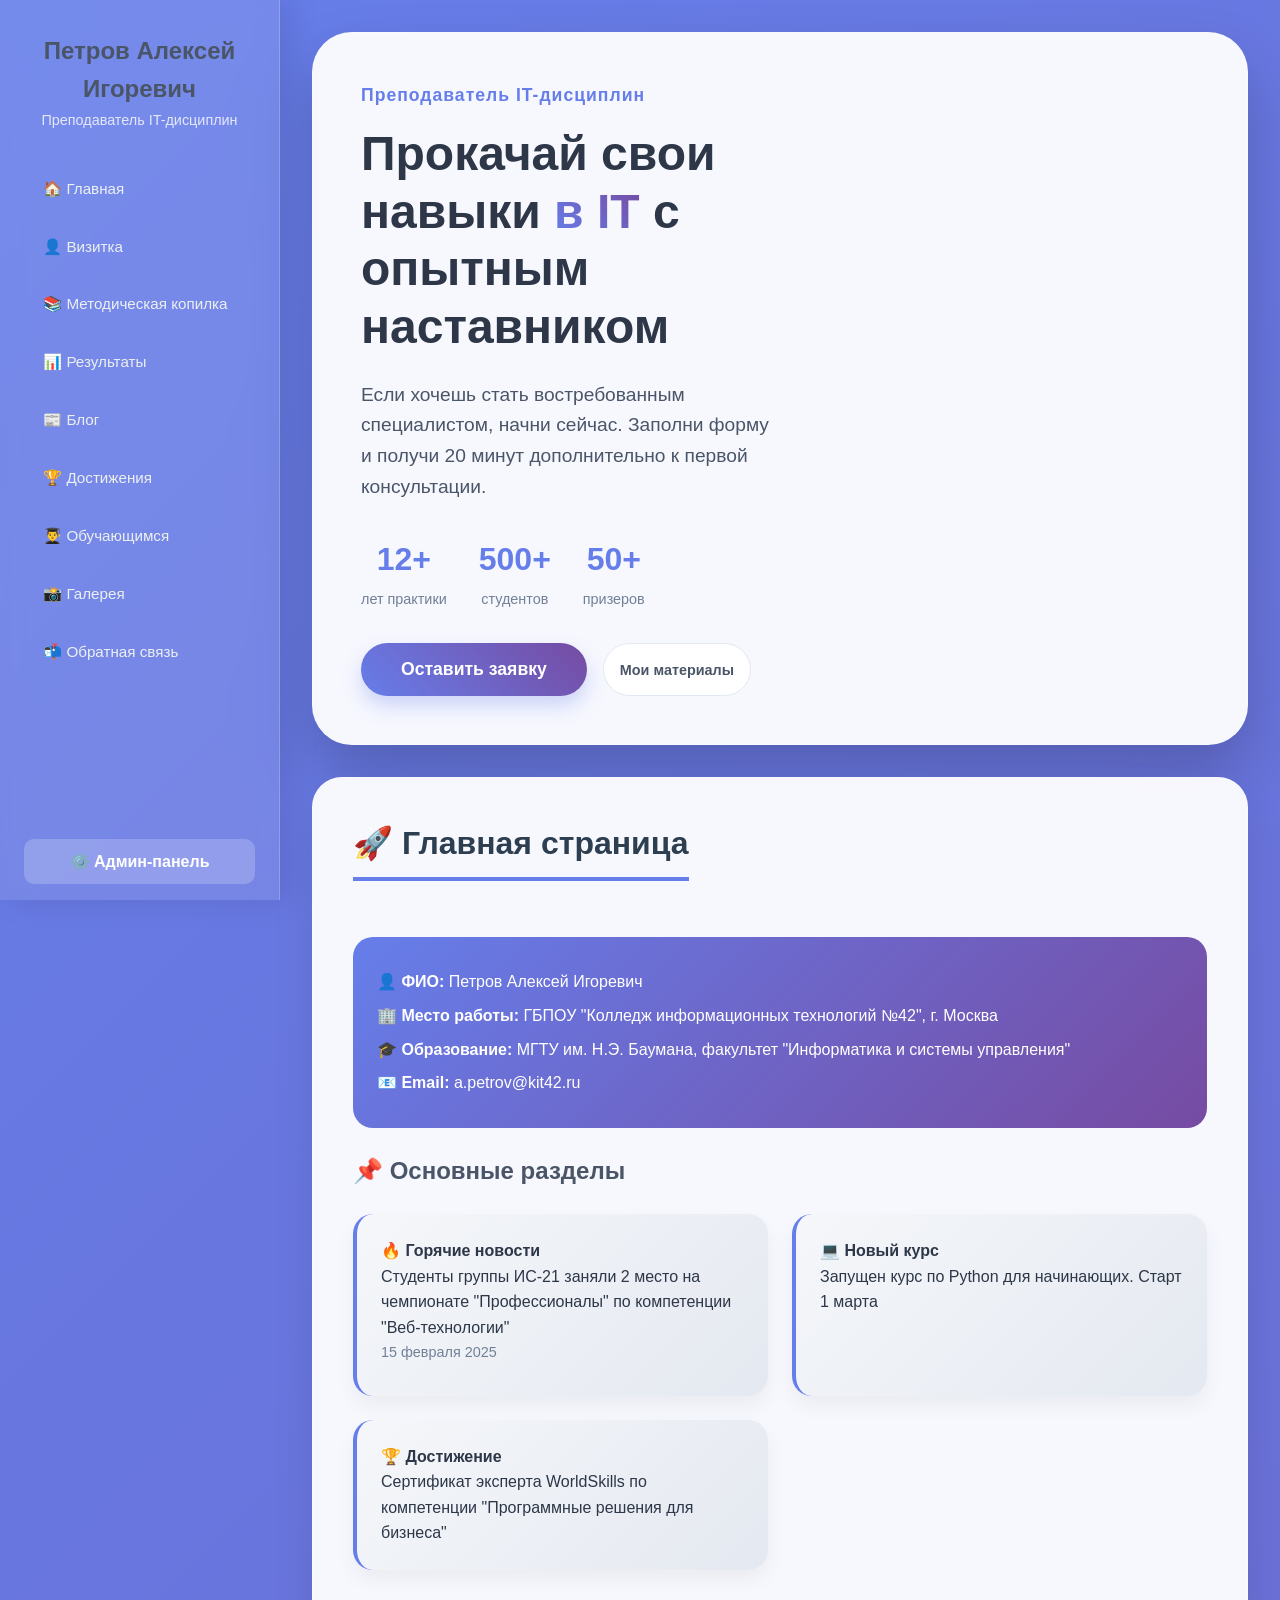
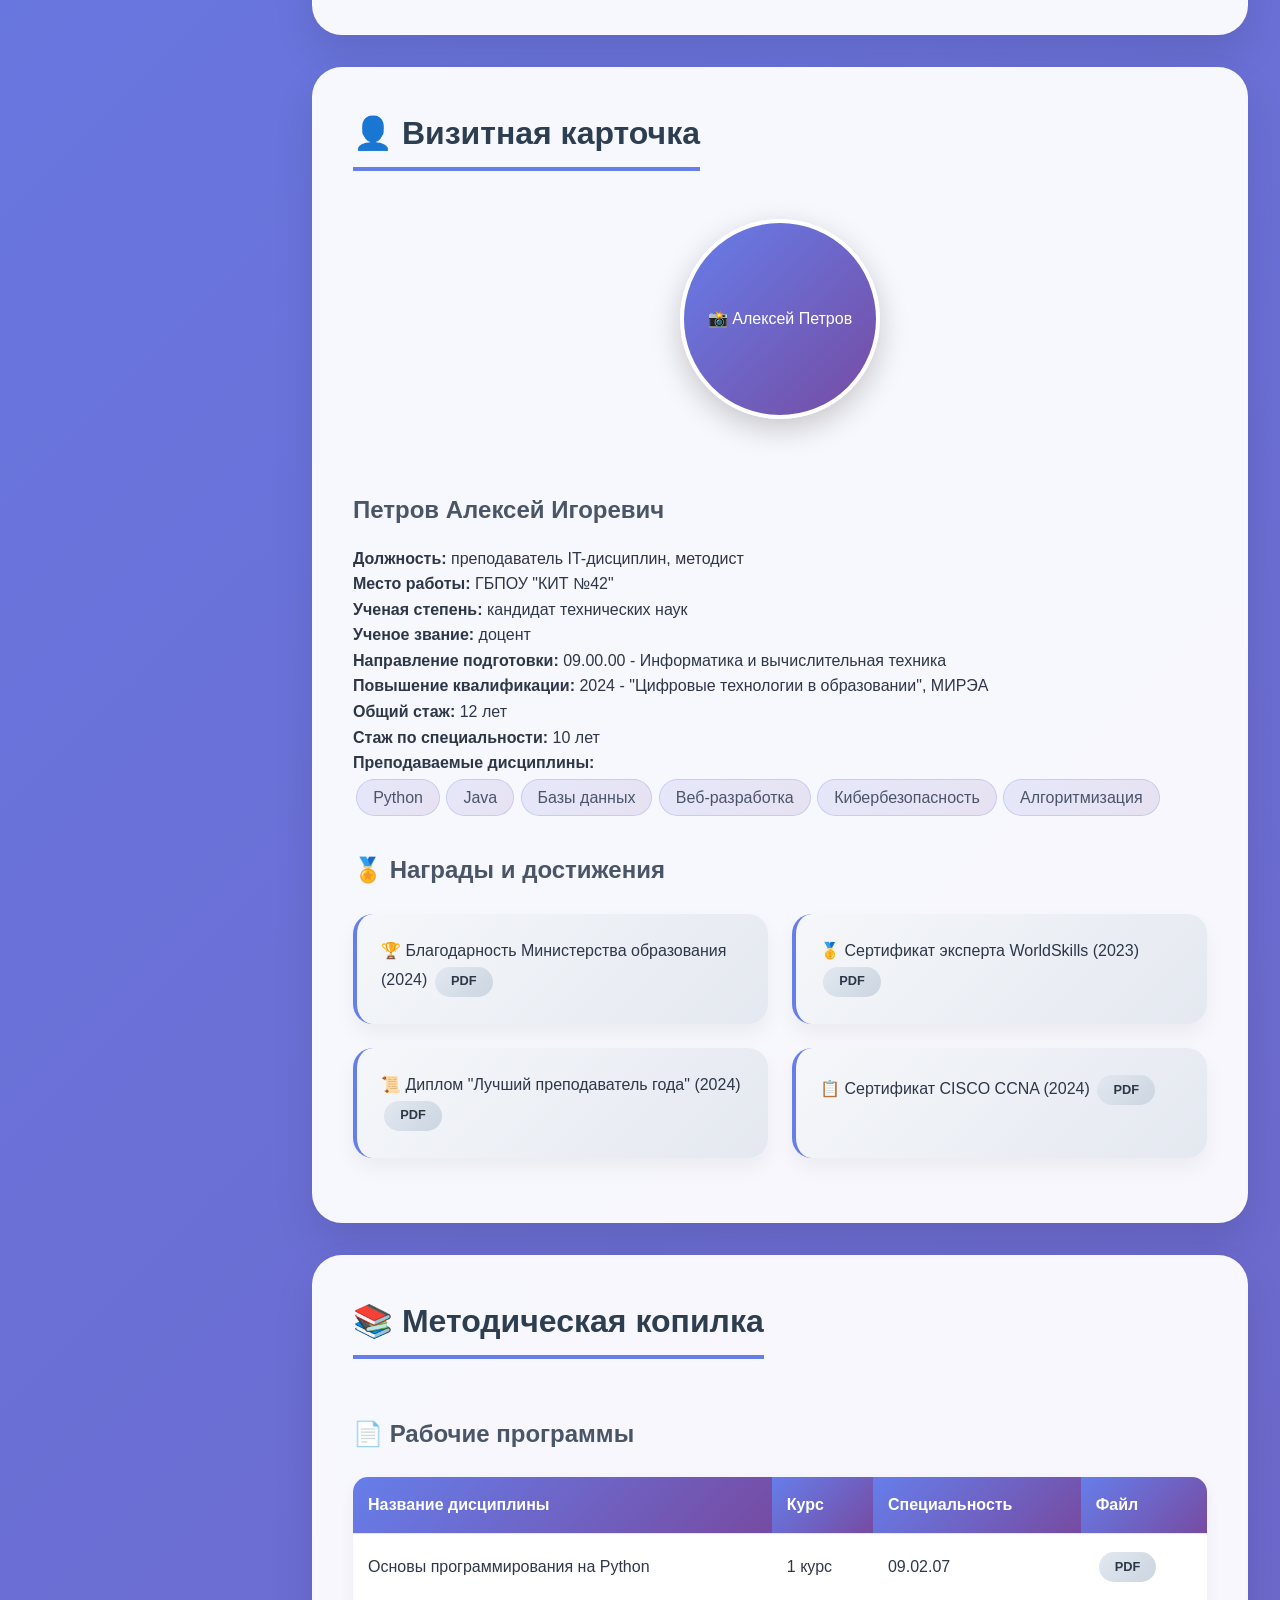
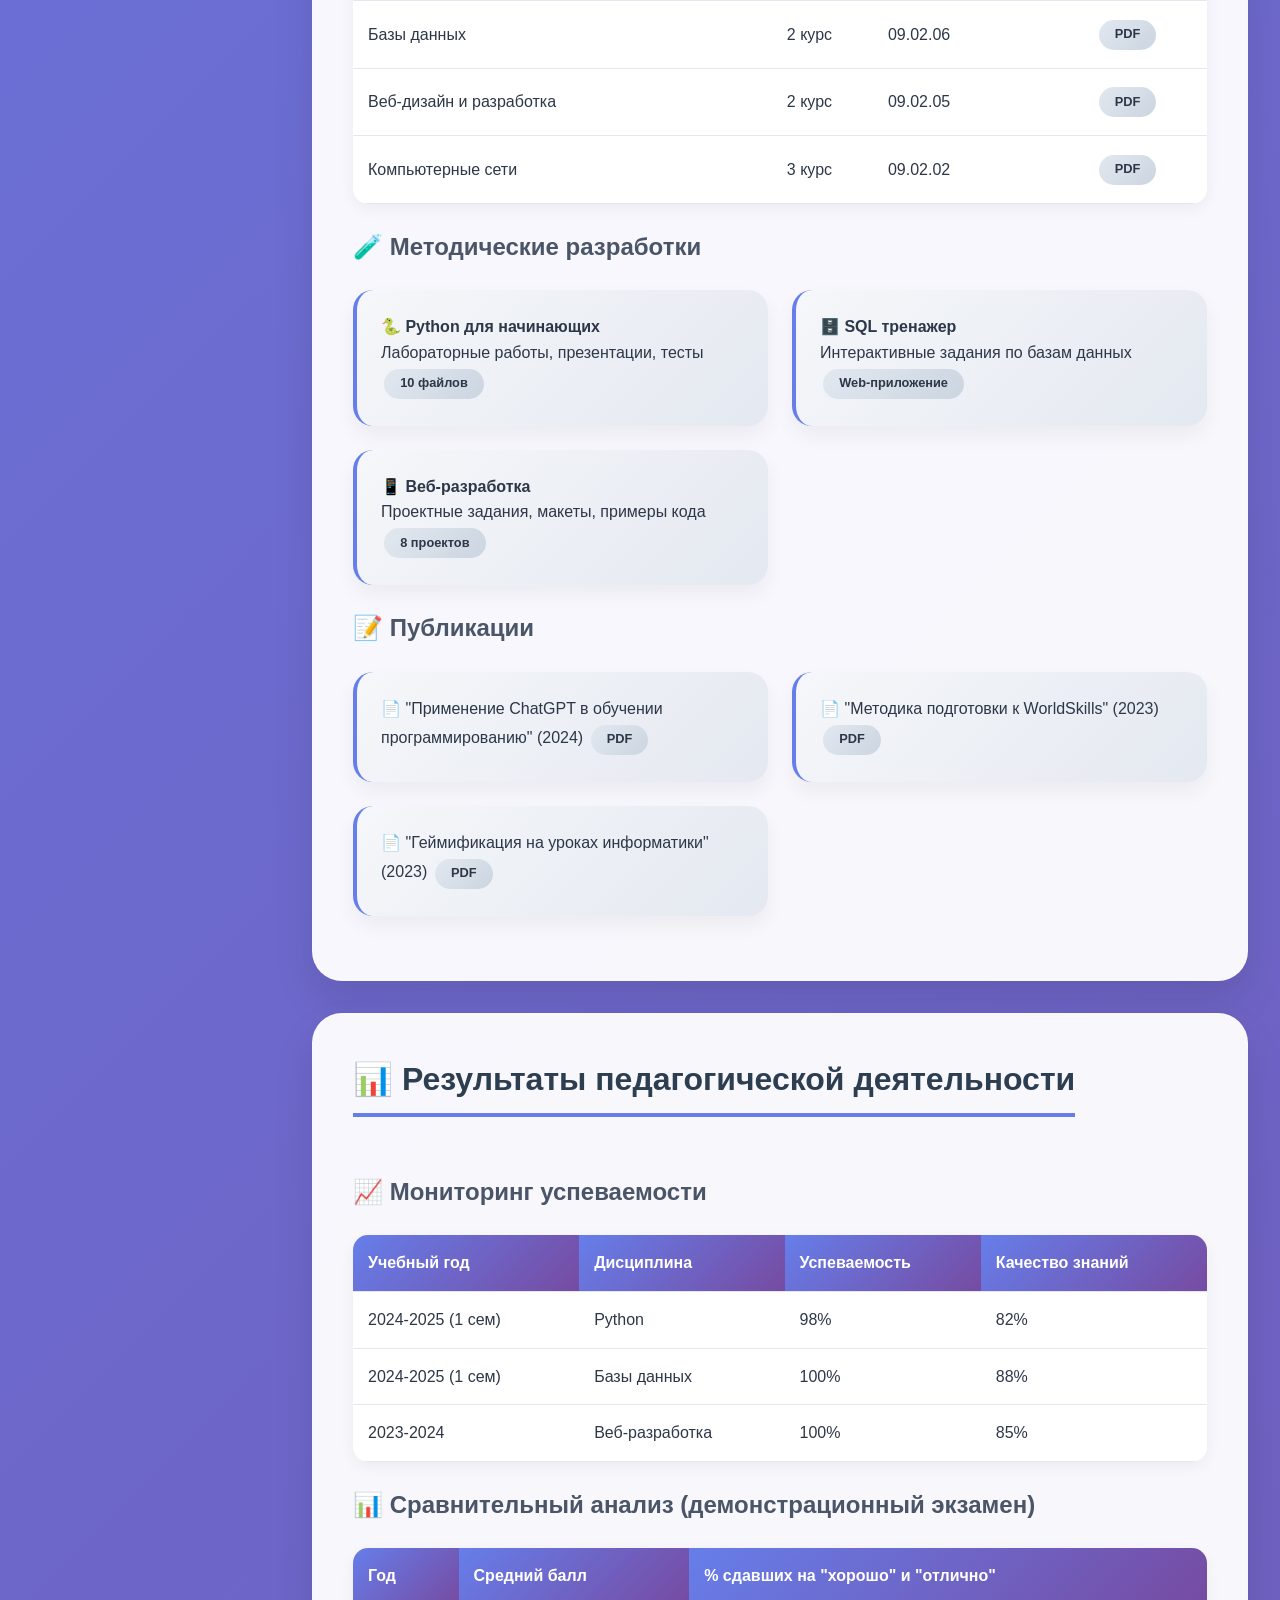
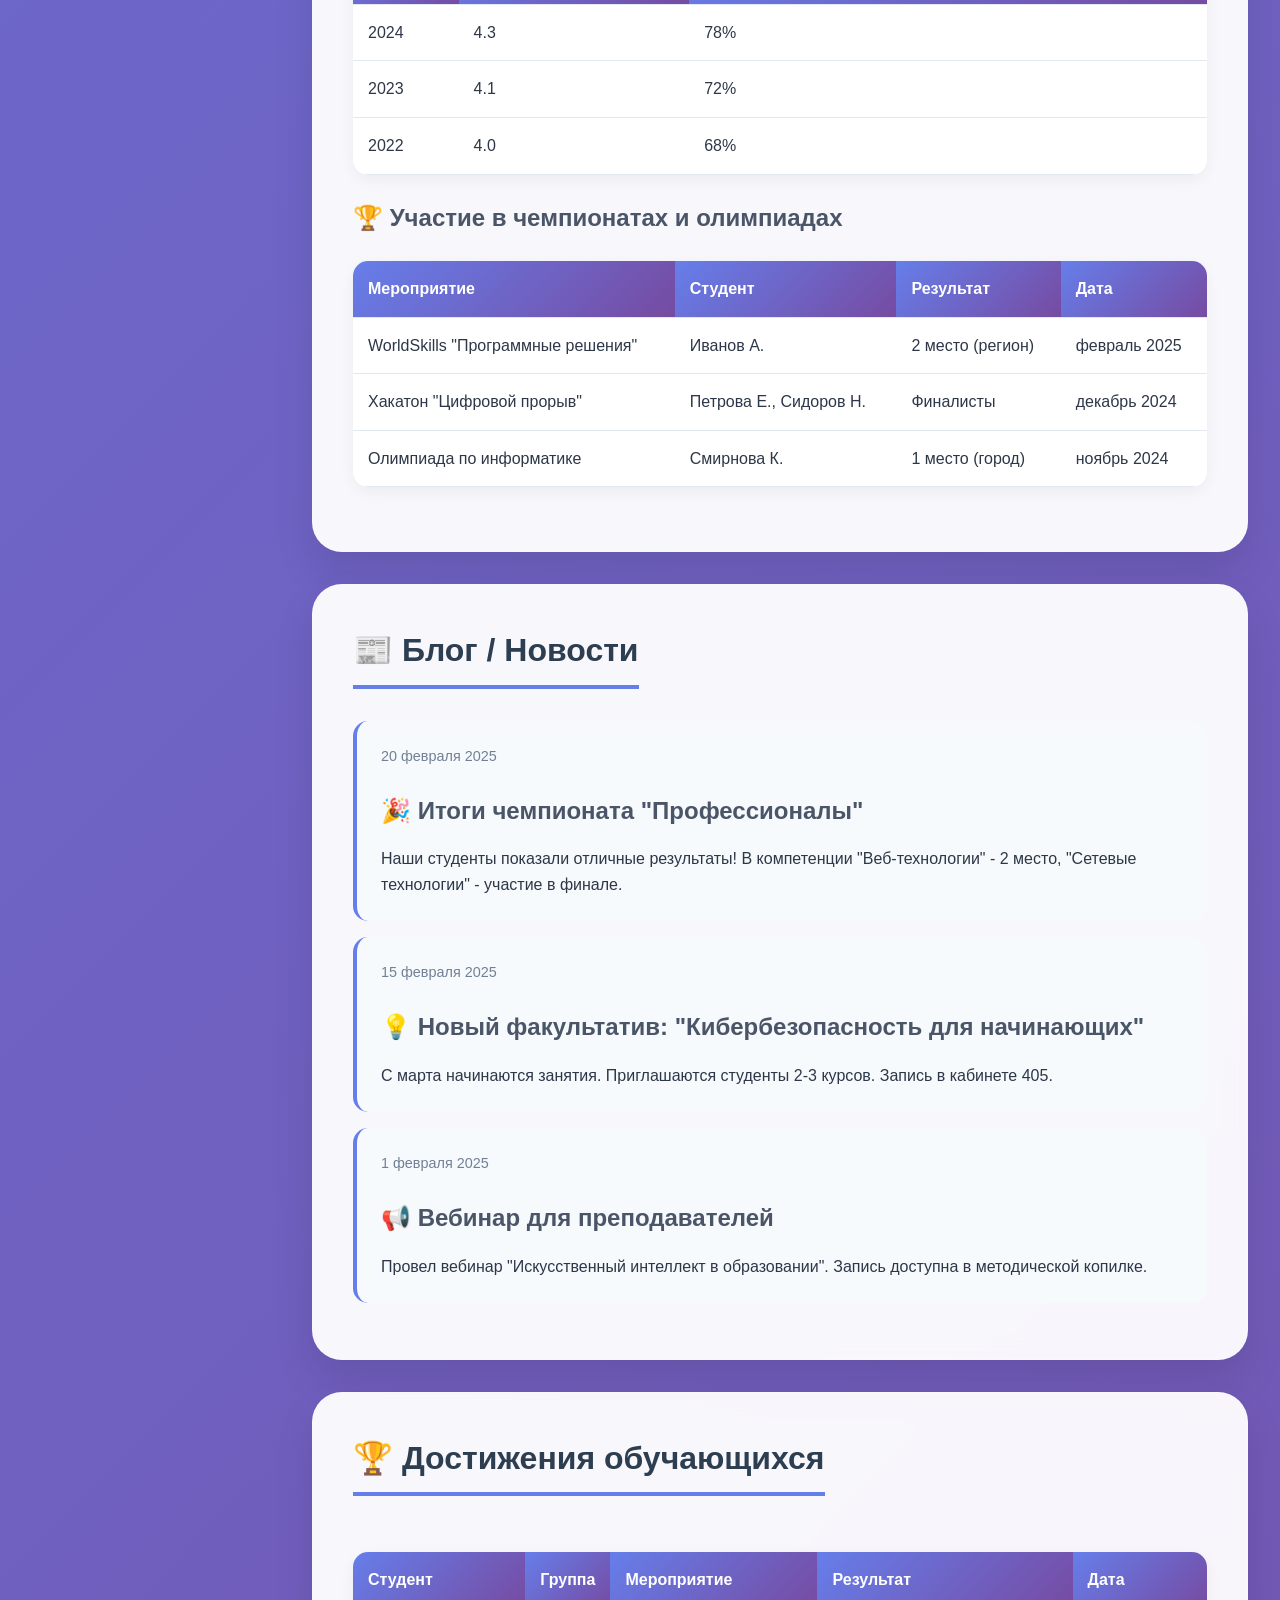
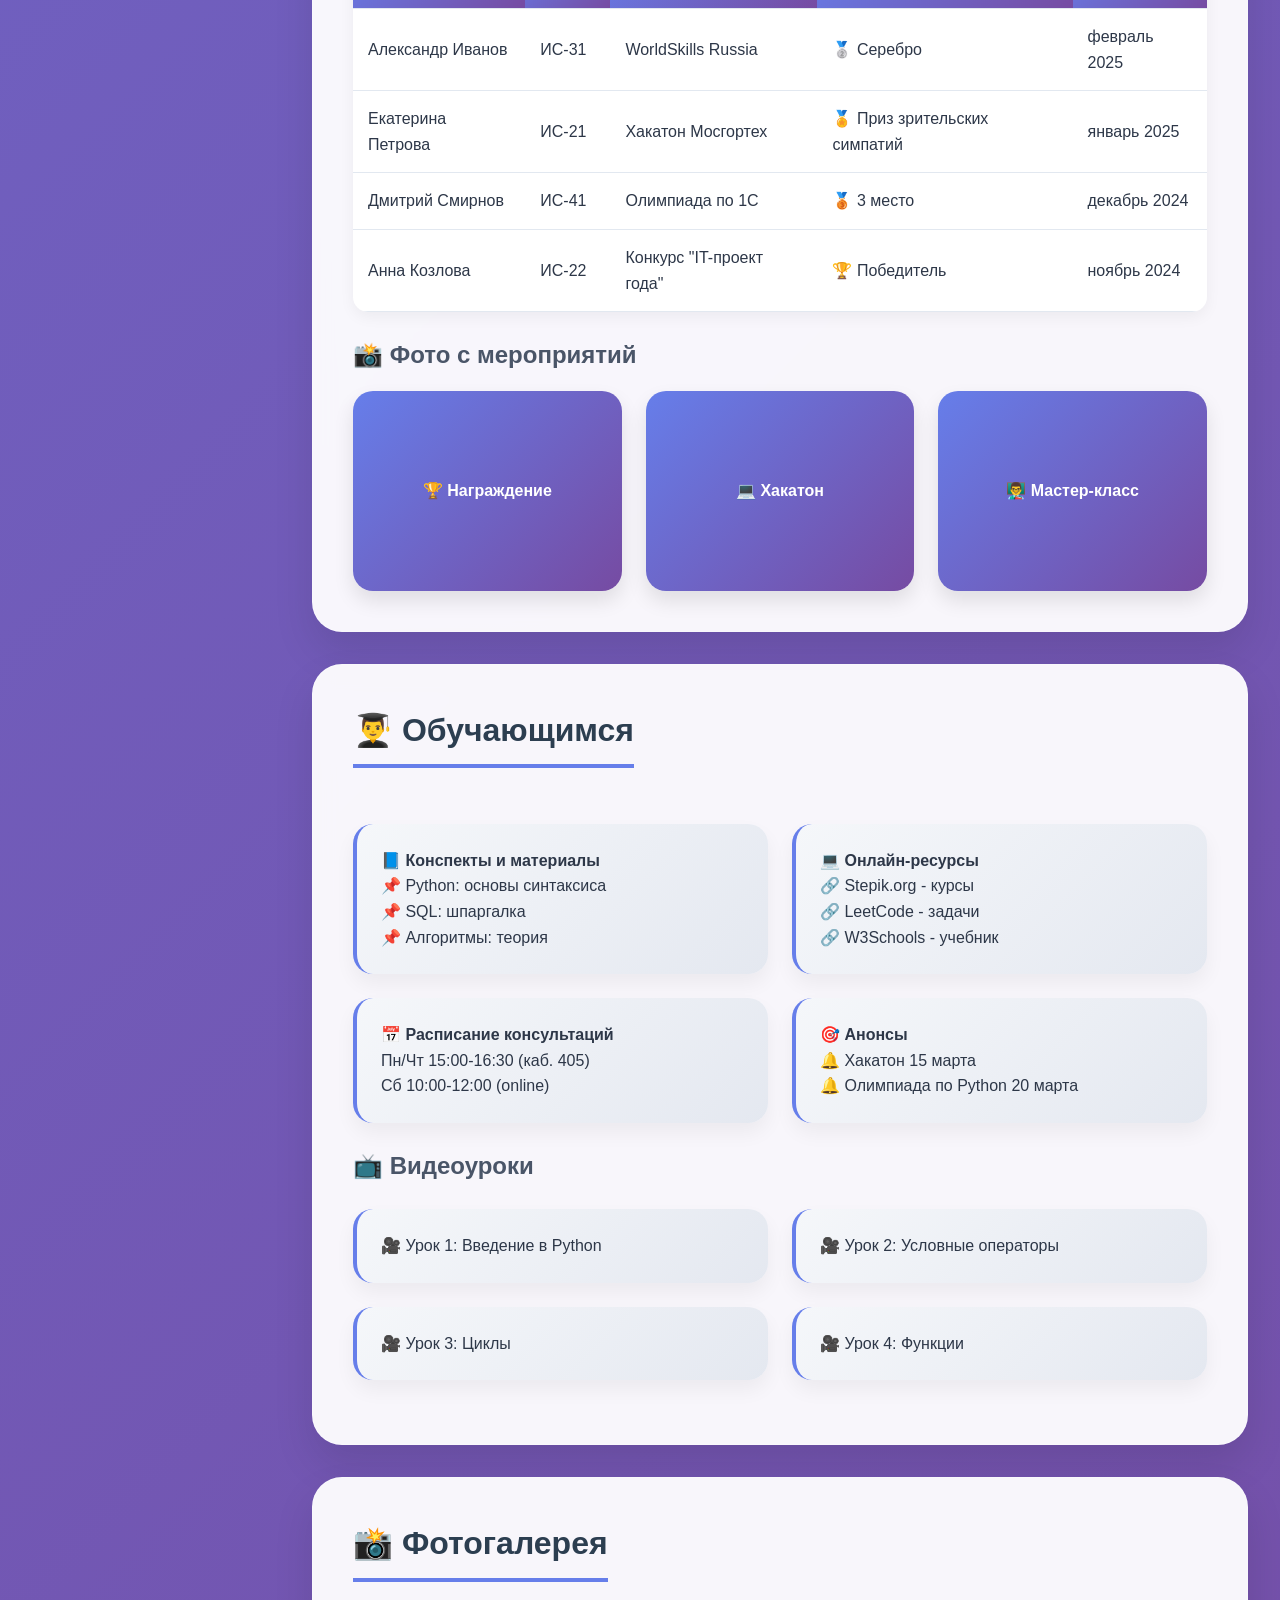
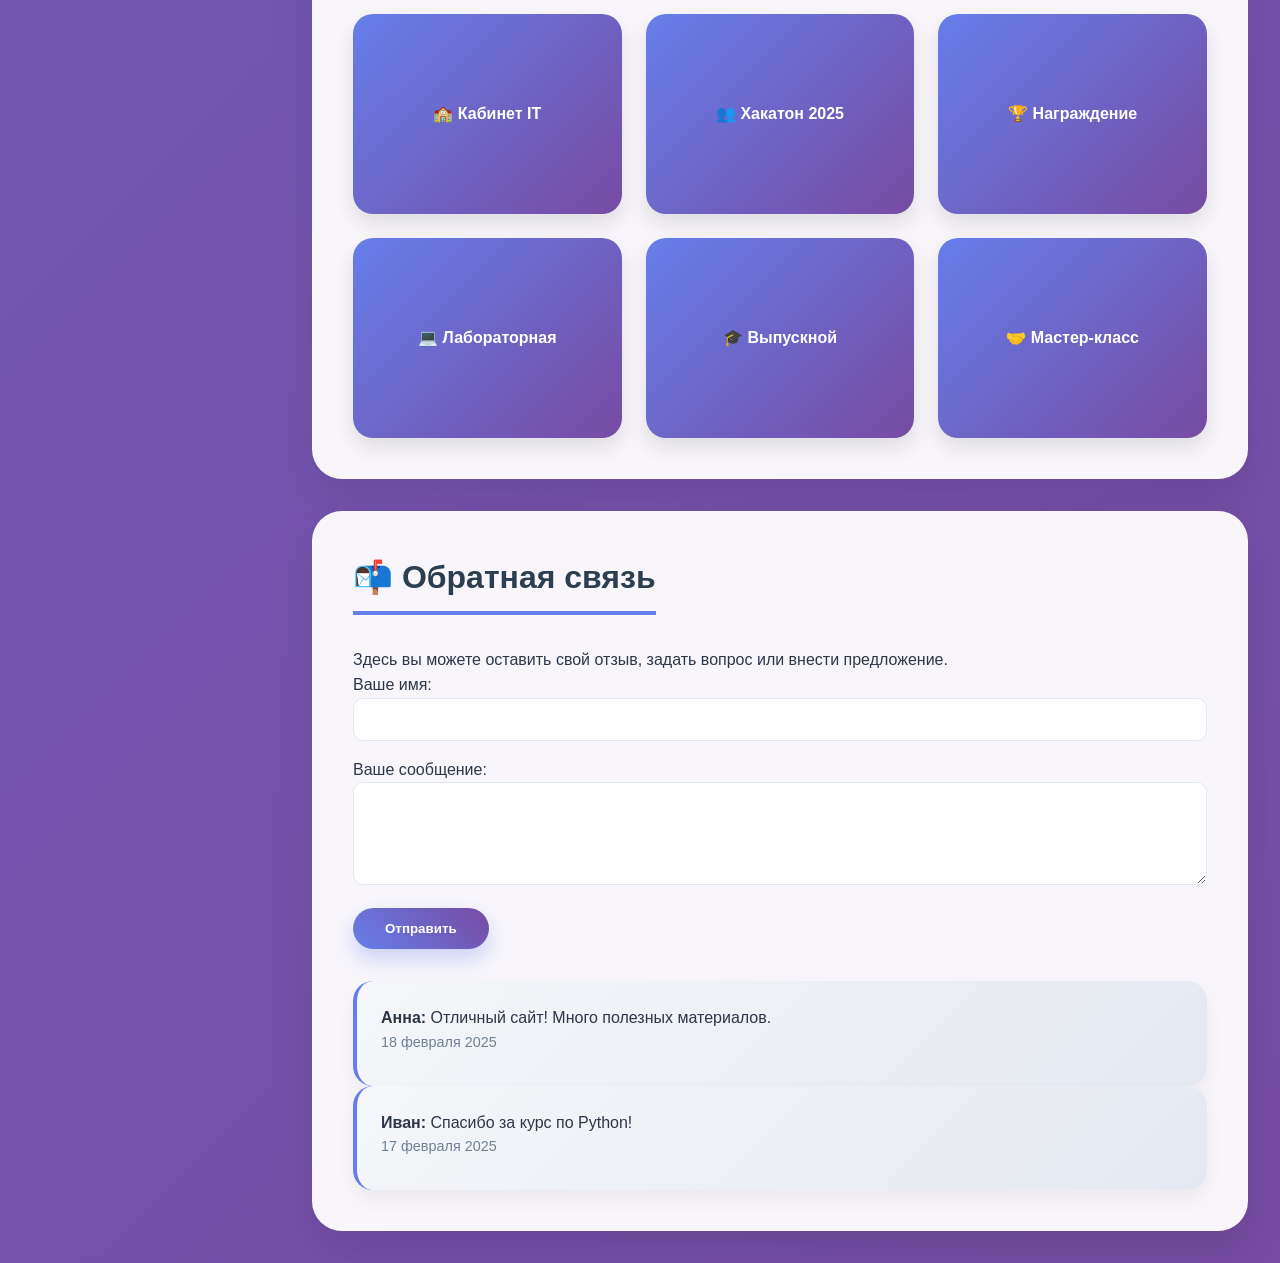
==== commit 267a75ac: "Админ панель костыль" ====
--- a/index.html
+++ b/index.html
@@ -8,69 +8,69 @@
 </head>
 <body>
 
-    <!-- Hero секция в стиле макета Анны Девятка -->
-    <div class="container">
-        <div class="hero">
-            <div class="hero-content">
-                <div class="hero-badge">Преподаватель IT-дисциплин</div>
-                <h1>Прокачай свои навыки <span>в IT</span> с опытным наставником</h1>
-                <p class="hero-description">Если хочешь стать востребованным специалистом, начни сейчас. Заполни форму и получи 20 минут дополнительно к первой консультации.</p>
-                
-                <div class="hero-stats">
-                    <div class="stat-item">
-                        <span class="stat-number">12+</span>
-                        <span class="stat-label">лет практики</span>
-                    </div>
-                    <div class="stat-item">
-                        <span class="stat-number">500+</span>
-                        <span class="stat-label">студентов</span>
-                    </div>
-                    <div class="stat-item">
-                        <span class="stat-number">50+</span>
-                        <span class="stat-label">призеров</span>
-                    </div>
-                </div>
+    <div class="main-layout">
+        <aside id="sidebar">
+            <!-- Sidebar content will be loaded dynamically -->
+        </aside>
 
-                <div class="hero-buttons">
-                    <button class="btn-primary" onclick="loadPage('pages/guestbook.html')">Оставить заявку</button>
-                    <button class="btn-secondary" onclick="loadPage('pages/methodical.html')">Мои материалы</button>
-                </div>
+        <main id="content">
+            <!-- Hero section -->
+            <div class="hero" data-content-key="hero">
+                <!-- Hero content will be loaded dynamically -->
             </div>
-            <div class="hero-image">
-                <div class="profile-photo"></div>
+
+            <!-- Page sections -->
+            <section id="home" class="page" data-content-key="home">
+                <!-- Home content will be loaded dynamically -->
+            </section>
+
+            <section id="business-card" class="page" data-content-key="business-card">
+                <!-- Business card content will be loaded dynamically -->
+            </section>
+
+            <section id="methodical" class="page" data-content-key="methodical">
+                <!-- Methodical content will be loaded dynamically -->
+            </section>
+
+            <section id="results" class="page" data-content-key="results">
+                <!-- Results content will be loaded dynamically -->
+            </section>
+
+            <section id="blog" class="page" data-content-key="blog">
+                <!-- Blog content will be loaded dynamically -->
+            </section>
+
+            <section id="extracurricular" class="page" data-content-key="extracurricular">
+                <!-- Extracurricular content will be loaded dynamically -->
+            </section>
+
+            <section id="students" class="page" data-content-key="students">
+                <!-- Students content will be loaded dynamically -->
+            </section>
+
+            <section id="gallery" class="page" data-content-key="gallery">
+                <!-- Gallery content will be loaded dynamically -->
+            </section>
+
+            <section id="guestbook" class="page" data-content-key="guestbook">
+                <!-- Guestbook content will be loaded dynamically -->
+            </section>
+        </main>
+    </div>
+
+    <div id="admin-modal" class="modal-overlay" style="display: none;">
+        <div class="modal-content">
+            <div class="modal-header">
+                <h2>Админ-Панель</h2>
+                <button id="close-admin-panel" class="close-button">&times;</button>
+            </div>
+            <div class="modal-body">
+                <!-- Admin panel content will be generated dynamically -->
             </div>
         </div>
     </div>
-     <nav>
-        <ul>
-            <li><a href="pages/home.html" target="content-frame">🏠 Главная</a></li>
-            <li><a href="pages/business-card.html" target="content-frame">👤 Визитка</a></li>
-            <li><a href="pages/methodical.html" target="content-frame">📚 Методическая копилка</a></li>
-            <li><a href="pages/results.html" target="content-frame">📊 Результаты</a></li>
-            <li><a href="pages/blog.html" target="content-frame">📰 Блог</a></li>
-            <li><a href="pages/extracurricular.html" target="content-frame">🏆 Достижения</a></li>
-            <li><a href="pages/students.html" target="content-frame">👨‍🎓 Обучающимся</a></li>
-            <li><a href="pages/gallery.html" target="content-frame">📸 Галерея</a></li>
-            <li><a href="pages/guestbook.html" target="content-frame">📬 Обратная связь</a></li>
-        </ul>
-    </nav>
-    <header>
-        <div class="container">
-            <h1>Преподаватель IT-дисциплин</h1>
-            <p style="font-size: 1.2rem; color: #4a5568;">Петров Алексей Игоревич</p>
-            <p style="color: #667eea;">Специалист в области программирования и баз данных</p>
-        </div>
-    </header>
 
-    <main class="container">
-        <iframe name="content-frame" src="pages/home.html" style="width:100%; height:800px; border:none;"></iframe>
-    </main>
-
-    <script>
-        function loadPage(page) {
-            document.querySelector('iframe[name="content-frame"]').src = page;
-        }
-    </script>
-
+    <script src="app.js" defer></script>
+    <script src="admin.js" defer></script>
 </body>
 </html>
--- a/styles.css
+++ b/styles.css
@@ -1,390 +1,719 @@
-  * {
-            margin: 0;
-            padding: 0;
-            box-sizing: border-box;
-            font-family: 'Segoe UI', Tahoma, Geneva, Verdana, sans-serif;
-        }
-        body {
-            background: linear-gradient(135deg, #667eea 0%, #764ba2 100%);
-            color: #2d3748;
-            line-height: 1.6;
-        }
-        .container {
-            max-width: 1200px;
-            margin: 0 auto;
-            padding: 20px;
-        }
-        
-        /* Hero секция в стиле макета */
-        .hero {
-            background: rgba(255, 255, 255, 0.95);
-            backdrop-filter: blur(10px);
-            border-radius: 40px;
-            padding: 3rem;
-            margin: 2rem 0;
-            box-shadow: 0 30px 60px rgba(0,0,0,0.2);
-            display: flex;
-            align-items: center;
-            gap: 4rem;
-            border: 1px solid rgba(255,255,255,0.3);
-        }
-        .hero-content {
-            flex: 1;
-        }
-        .hero-badge {
-            color: #667eea;
-            font-weight: 600;
-            letter-spacing: 1px;
-            margin-bottom: 1rem;
-            font-size: 1.1rem;
-        }
-        .hero-content h1 {
-            font-size: 3rem;
-            line-height: 1.2;
-            margin-bottom: 1.5rem;
-            color: #2d3748;
-        }
-        .hero-content h1 span {
-            background: linear-gradient(45deg, #667eea, #764ba2);
-            -webkit-background-clip: text;
-            -webkit-text-fill-color: transparent;
-        }
-        .hero-description {
-            font-size: 1.2rem;
-            color: #4a5568;
-            margin-bottom: 2rem;
-        }
-        .hero-stats {
-            display: flex;
-            gap: 2rem;
-            margin-bottom: 2rem;
-        }
-        .stat-item {
-            text-align: center;
-        }
-        .stat-number {
-            font-size: 2rem;
-            font-weight: 700;
-            color: #667eea;
-            display: block;
-        }
-        .stat-label {
-            color: #718096;
-            font-size: 0.9rem;
-        }
-        .hero-buttons {
-            display: flex;
-            gap: 1rem;
-        }
-        .btn-primary {
-            background: linear-gradient(45deg, #667eea, #764ba2);
-            color: white;
-            padding: 1rem 2.5rem;
-            border: none;
-            border-radius: 50px;
-            font-size: 1.1rem;
-            font-weight: 600;
-            cursor: pointer;
-            transition: all 0.3s;
-            box-shadow: 0 10px 20px rgba(102, 126, 234, 0.3);
-        }
-        .btn-primary:hover {
-            transform: translateY(-2px);
-            box-shadow: 0 15px 30px rgba(102, 126, 234, 0.4);
-        }
-        .btn-secondary {
-            background: white;
-            color: #667eea;
-            padding: 1rem 2.5rem;
-            border: 2px solid #667eea;
-            border-radius: 50px;
-            font-size: 1.1rem;
-            font-weight: 600;
-            cursor: pointer;
-            transition: all 0.3s;
-        }
-        .btn-secondary:hover {
-            background: #667eea10;
-            transform: translateY(-2px);
-        }
-        .hero-image {
-            flex: 1;
-            display: flex;
-            justify-content: center;
-        }
-        .profile-photo {
-            width: 350px;
-            height: 350px;
-            border-radius: 50%;
-            background: linear-gradient(135deg, #667eea, #764ba2);
-            display: flex;
-            align-items: center;
-            justify-content: center;
-            color: white;
-            font-size: 1.5rem;
-            border: 5px solid white;
-            box-shadow: 0 20px 40px rgba(0,0,0,0.2);
-            position: relative;
-            overflow: hidden;
-        }
-        .profile-photo::before {
-            content: "📸";
-            font-size: 5rem;
-            opacity: 0.8;
-        }
-        .profile-photo::after {
-            content: "Алексей Петров";
-            position: absolute;
-            bottom: 0;
-            left: 0;
-            right: 0;
-            background: rgba(255,255,255,0.9);
-            color: #2d3748;
-            padding: 1rem;
-            font-size: 1.2rem;
-            transform: translateY(100%);
-            transition: transform 0.3s;
-        }
-        .profile-photo:hover::after {
-            transform: translateY(0);
-        }
-
-        header {
-            background: rgba(255, 255, 255, 0.95);
-            backdrop-filter: blur(10px);
-            color: #2d3748;
-            padding: 2rem 0;
-            text-align: center;
-            box-shadow: 0 10px 30px rgba(0,0,0,0.1);
-            border-radius: 30px;
-            margin: 1rem 0 2rem;
-        }
-        header h1 {
-            font-size: 2.2rem;
-            background: linear-gradient(45deg, #4776E6, #8E54E9);
-            -webkit-background-clip: text;
-            -webkit-text-fill-color: transparent;
-            margin-bottom: 0.3rem;
-        }
-        nav {
-            background: rgba(44, 62, 80, 0.95);
-            backdrop-filter: blur(10px);
-            padding: 1rem 0;
-            position: sticky;
-            top: 10px;
-            z-index: 100;
-            border-radius: 50px;
-            margin: 1rem auto;
-            max-width: 95%;
-            box-shadow: 0 5px 20px rgba(0,0,0,0.2);
-        }
-        nav ul {
-            list-style: none;
-            display: flex;
-            justify-content: center;
-            flex-wrap: wrap;
-            gap: 1rem;
-        }
-        nav ul li a {
-            color: #ecf0f1;
-            text-decoration: none;
-            font-weight: 500;
-            padding: 0.5rem 1.2rem;
-            border-radius: 30px;
-            transition: all 0.3s;
-            font-size: 0.95rem;
-        }
-        nav ul li a:hover {
-            background: #3498db;
-            transform: translateY(-2px);
-        }
-        .page {
-            background: rgba(255, 255, 255, 0.95);
-            backdrop-filter: blur(10px);
-            border-radius: 30px;
-            padding: 2.5rem;
-            margin: 2rem 0;
-            box-shadow: 0 20px 40px rgba(0,0,0,0.1);
-            border: 1px solid rgba(255,255,255,0.2);
-        }
-        h2 {
-            color: #2c3e50;
-            border-bottom: 4px solid #667eea;
-            padding-bottom: 0.5rem;
-            margin-bottom: 2rem;
-            font-size: 2rem;
-            display: inline-block;
-        }
-        h3 {
-            color: #4a5568;
-            margin: 1.5rem 0 1rem;
-            font-size: 1.5rem;
-        }
-        .card-grid {
-            display: grid;
-            grid-template-columns: repeat(auto-fill, minmax(300px, 1fr));
-            gap: 1.5rem;
-            margin: 1.5rem 0;
-        }
-        .card {
-            background: linear-gradient(135deg, #f5f7fa 0%, #e4e8f0 100%);
-            border-radius: 20px;
-            padding: 1.5rem;
-            box-shadow: 0 10px 20px rgba(0,0,0,0.05);
-            border-left: 4px solid #667eea;
-            transition: transform 0.3s;
-        }
-        .card:hover {
-            transform: translateY(-5px);
-        }
-        .contact-info {
-            background: linear-gradient(135deg, #667eea 0%, #764ba2 100%);
-            color: white;
-            padding: 1.5rem;
-            border-radius: 20px;
-            margin: 1.5rem 0;
-        }
-        .contact-info p {
-            margin: 0.5rem 0;
-        }
-        .photo-placeholder {
-            background: linear-gradient(135deg, #667eea, #764ba2);
-            width: 200px;
-            height: 200px;
-            border-radius: 50%;
-            margin: 1rem auto;
-            display: flex;
-            align-items: center;
-            justify-content: center;
-            color: white;
-            font-size: 1rem;
-            border: 4px solid white;
-            box-shadow: 0 10px 30px rgba(0,0,0,0.2);
-        }
-        table {
-            width: 100%;
-            border-collapse: collapse;
-            margin: 1.5rem 0;
-            background: white;
-            border-radius: 15px;
-            overflow: hidden;
-            box-shadow: 0 5px 15px rgba(0,0,0,0.05);
-        }
-        th {
-            background: linear-gradient(135deg, #667eea, #764ba2);
-            color: white;
-            font-weight: 600;
-        }
-        th, td {
-            padding: 15px;
-            text-align: left;
-            border-bottom: 1px solid #e2e8f0;
-        }
-        tr:hover {
-            background: #f7fafc;
-        }
-        .btn {
-            display: inline-block;
-            background: linear-gradient(45deg, #667eea, #764ba2);
-            color: white;
-            padding: 0.8rem 2rem;
-            border: none;
-            border-radius: 50px;
-            cursor: pointer;
-            text-decoration: none;
-            font-weight: 600;
-            transition: all 0.3s;
-            box-shadow: 0 10px 20px rgba(102, 126, 234, 0.3);
-        }
-        .btn:hover {
-            transform: translateY(-2px);
-            box-shadow: 0 15px 30px rgba(102, 126, 234, 0.4);
-        }
-        footer {
-            background: rgba(44, 62, 80, 0.95);
-            backdrop-filter: blur(10px);
-            color: white;
-            text-align: center;
-            padding: 2rem 0;
-            margin-top: 3rem;
-            border-radius: 30px 30px 0 0;
-        }
-        .doc-badge {
-            background: linear-gradient(135deg, #e2e8f0, #cbd5e0);
-            padding: 0.3rem 1rem;
-            border-radius: 30px;
-            font-size: 0.8rem;
-            display: inline-block;
-            margin: 0.2rem;
-            color: #2d3748;
-            font-weight: 600;
-        }
-        .gallery {
-            display: grid;
-            grid-template-columns: repeat(auto-fill, minmax(250px, 1fr));
-            gap: 1.5rem;
-        }
-        .gallery-item {
-            background: linear-gradient(135deg, #667eea, #764ba2);
-            min-height: 200px;
-            border-radius: 20px;
-            display: flex;
-            align-items: center;
-            justify-content: center;
-            color: white;
-            font-weight: 600;
-            transition: transform 0.3s;
-            box-shadow: 0 10px 20px rgba(0,0,0,0.1);
-        }
-        .gallery-item:hover {
-            transform: scale(1.05);
-        }
-        .news-item {
-            padding: 1.5rem;
-            border-radius: 15px;
-            background: #f7fafc;
-            margin-bottom: 1rem;
-            border-left: 4px solid #667eea;
-        }
-        .news-date {
-            color: #718096;
-            font-size: 0.9rem;
-            margin-bottom: 0.5rem;
-        }
-        .code-snippet {
-            background: #2d3748;
-            color: #e2e8f0;
-            padding: 1rem;
-            border-radius: 10px;
-            font-family: 'Courier New', monospace;
-            margin: 1rem 0;
-        }
-        .skill-tag {
-            background: linear-gradient(135deg, #667eea20, #764ba220);
-            color: #4a5568;
-            padding: 0.3rem 1rem;
-            border-radius: 30px;
-            display: inline-block;
-            margin: 0.2rem;
-            border: 1px solid #667eea40;
-        }
-        @media (max-width: 768px) {
-            .hero {
-                flex-direction: column-reverse;
-                text-align: center;
-                padding: 2rem;
-            }
-            .hero-content h1 {
-                font-size: 2rem;
-            }
-            .hero-buttons {
-                justify-content: center;
-            }
-            .hero-stats {
-                justify-content: center;
-            }
-            .profile-photo {
-                width: 250px;
-                height: 250px;
-            }
-        }+* {
+    margin: 0;
+    padding: 0;
+    box-sizing: border-box;
+    font-family: 'Segoe UI', Tahoma, Geneva, Verdana, sans-serif;
+}
+
+html {
+    scroll-behavior: smooth;
+}
+
+body {
+    background: linear-gradient(135deg, #667eea 0%, #764ba2 100%);
+    color: #2d3748;
+    line-height: 1.6;
+}
+
+.main-layout {
+    display: flex;
+}
+
+#sidebar {
+    width: 280px;
+    position: fixed;
+    top: 0;
+    left: 0;
+    height: 100vh;
+    background: rgba(255, 255, 255, 0.1);
+    backdrop-filter: blur(10px);
+    border-right: 1px solid rgba(255, 255, 255, 0.2);
+    padding: 2rem 1.5rem;
+    box-shadow: 10px 0 30px rgba(0,0,0,0.1);
+    z-index: 1000;
+    overflow-y: auto;
+}
+
+.teacher-info {
+    text-align: center;
+    margin-bottom: 2rem;
+    color: white;
+}
+
+.teacher-info h3 {
+    margin: 0;
+    font-size: 1.5rem;
+}
+
+.teacher-info p {
+    font-size: 0.9rem;
+    opacity: 0.8;
+}
+
+#sidebar nav ul {
+    list-style: none;
+    display: flex;
+    flex-direction: column;
+    gap: 0.5rem;
+}
+
+#sidebar nav ul li a {
+    color: #ecf0f1;
+    text-decoration: none;
+    font-weight: 500;
+    padding: 0.8rem 1.2rem;
+    border-radius: 10px;
+    transition: all 0.3s;
+    font-size: 0.95rem;
+    display: block;
+}
+
+#sidebar nav ul li a:hover,
+#sidebar nav ul li a.active {
+    background: rgba(255, 255, 255, 0.2);
+    transform: translateX(5px);
+}
+
+#content {
+    margin-left: 280px;
+    padding: 2rem;
+    width: calc(100% - 280px);
+}
+
+.page {
+    background: rgba(255, 255, 255, 0.95);
+    backdrop-filter: blur(10px);
+    border-radius: 30px;
+    padding: 2.5rem;
+    margin-bottom: 2rem;
+    box-shadow: 0 20px 40px rgba(0,0,0,0.1);
+    border: 1px solid rgba(255,255,255,0.2);
+}
+
+.page:last-child {
+    margin-bottom: 0;
+}
+
+h2 {
+    color: #2c3e50;
+    border-bottom: 4px solid #667eea;
+    padding-bottom: 0.5rem;
+    margin-bottom: 2rem;
+    font-size: 2rem;
+    display: inline-block;
+}
+
+h3 {
+    color: #4a5568;
+    margin: 1.5rem 0 1rem;
+    font-size: 1.5rem;
+}
+
+.card-grid {
+    display: grid;
+    grid-template-columns: repeat(auto-fill, minmax(300px, 1fr));
+    gap: 1.5rem;
+    margin: 1.5rem 0;
+}
+
+.card {
+    background: linear-gradient(135deg, #f5f7fa 0%, #e4e8f0 100%);
+    border-radius: 20px;
+    padding: 1.5rem;
+    box-shadow: 0 10px 20px rgba(0,0,0,0.05);
+    border-left: 4px solid #667eea;
+    transition: transform 0.3s;
+}
+
+.card:hover {
+    transform: translateY(-5px);
+}
+
+.contact-info {
+    background: linear-gradient(135deg, #667eea 0%, #764ba2 100%);
+    color: white;
+    padding: 1.5rem;
+    border-radius: 20px;
+    margin: 1.5rem 0;
+}
+
+.contact-info p {
+    margin: 0.5rem 0;
+}
+
+.photo-placeholder {
+    background: linear-gradient(135deg, #667eea, #764ba2);
+    width: 200px;
+    height: 200px;
+    border-radius: 50%;
+    margin: 1rem auto;
+    display: flex;
+    align-items: center;
+    justify-content: center;
+    color: white;
+    font-size: 1rem;
+    border: 4px solid white;
+    box-shadow: 0 10px 30px rgba(0,0,0,0.2);
+}
+
+table {
+    width: 100%;
+    border-collapse: collapse;
+    margin: 1.5rem 0;
+    background: white;
+    border-radius: 15px;
+    overflow: hidden;
+    box-shadow: 0 5px 15px rgba(0,0,0,0.05);
+}
+
+th {
+    background: linear-gradient(135deg, #667eea, #764ba2);
+    color: white;
+    font-weight: 600;
+}
+
+th, td {
+    padding: 15px;
+    text-align: left;
+    border-bottom: 1px solid #e2e8f0;
+}
+
+tr:hover {
+    background: #f7fafc;
+}
+
+.btn {
+    display: inline-block;
+    background: linear-gradient(45deg, #667eea, #764ba2);
+    color: white;
+    padding: 0.8rem 2rem;
+    border: none;
+    border-radius: 50px;
+    cursor: pointer;
+    text-decoration: none;
+    font-weight: 600;
+    transition: all 0.3s;
+    box-shadow: 0 10px 20px rgba(102, 126, 234, 0.3);
+}
+
+.btn:hover {
+    transform: translateY(-2px);
+    box-shadow: 0 15px 30px rgba(102, 126, 234, 0.4);
+}
+
+.doc-badge {
+    background: linear-gradient(135deg, #e2e8f0, #cbd5e0);
+    padding: 0.3rem 1rem;
+    border-radius: 30px;
+    font-size: 0.8rem;
+    display: inline-block;
+    margin: 0.2rem;
+    color: #2d3748;
+    font-weight: 600;
+}
+
+.gallery {
+    display: grid;
+    grid-template-columns: repeat(auto-fill, minmax(250px, 1fr));
+    gap: 1.5rem;
+}
+
+.gallery-item {
+    background: linear-gradient(135deg, #667eea, #764ba2);
+    min-height: 200px;
+    border-radius: 20px;
+    display: flex;
+    align-items: center;
+    justify-content: center;
+    color: white;
+    font-weight: 600;
+    transition: transform 0.3s;
+    box-shadow: 0 10px 20px rgba(0,0,0,0.1);
+}
+
+.gallery-item:hover {
+    transform: scale(1.05);
+}
+
+.news-item {
+    padding: 1.5rem;
+    border-radius: 15px;
+    background: #f7fafc;
+    margin-bottom: 1rem;
+    border-left: 4px solid #667eea;
+}
+
+.news-date {
+    color: #718096;
+    font-size: 0.9rem;
+    margin-bottom: 0.5rem;
+}
+
+.code-snippet {
+    background: #2d3748;
+    color: #e2e8f0;
+    padding: 1rem;
+    border-radius: 10px;
+    font-family: 'Courier New', monospace;
+    margin: 1rem 0;
+}
+
+.skill-tag {
+    background: linear-gradient(135deg, #667eea20, #764ba220);
+    color: #4a5568;
+    padding: 0.3rem 1rem;
+    border-radius: 30px;
+    display: inline-block;
+    margin: 0.2rem;
+    border: 1px solid #667eea40;
+}
+
+@media (max-width: 1200px) {
+    #sidebar {
+        width: 240px;
+    }
+    #content {
+        margin-left: 240px;
+        width: calc(100% - 240px);
+    }
+}
+
+@media (max-width: 992px) {
+    #sidebar {
+        left: -280px;
+        transition: left 0.3s;
+    }
+    #content {
+        margin-left: 0;
+        width: 100%;
+        padding: 1rem;
+    }
+    .main-layout.sidebar-open #sidebar {
+        left: 0;
+    }
+    /* Simple menu toggle button - you'd add this to your HTML */
+    .menu-toggle {
+        display: block;
+        position: fixed;
+        top: 1rem;
+        right: 1rem;
+        background: #667eea;
+        color: white;
+        border: none;
+        padding: 0.8rem;
+        border-radius: 50%;
+        z-index: 1001;
+        cursor: pointer;
+    }
+}
+
+@media (max-width: 768px) {
+    .page {
+        padding: 1.5rem;
+    }
+    h2 {
+        font-size: 1.8rem;
+    }
+    .card-grid {
+        grid-template-columns: 1fr;
+    }
+}
+
+/* Hero Section Styles */
+.hero {
+    background: rgba(255, 255, 255, 0.95);
+    backdrop-filter: blur(10px);
+    border-radius: 40px;
+    margin-bottom: 2rem;
+    box-shadow: 0 30px 60px rgba(0,0,0,0.2);
+    display: flex;
+    align-items: stretch; /* Stretch children to fill height */
+    gap: 0; /* No gap */
+    padding: 0; /* No padding */
+    border: 1px solid rgba(255,255,255,0.3);
+    overflow: hidden; /* Important to clip the photo container */
+}
+
+.hero-content {
+    flex: 1;
+    text-align: left;
+    padding: 3rem; /* Add padding here instead */
+}
+
+.hero-badge {
+    color: #667eea;
+    font-weight: 600;
+    letter-spacing: 1px;
+    margin-bottom: 1rem;
+    font-size: 1.1rem;
+}
+
+.hero-content h1 {
+    font-size: 3rem;
+    line-height: 1.2;
+    margin-bottom: 1.5rem;
+    color: #2d3748;
+}
+
+.hero-content h1 span {
+    background: linear-gradient(45deg, #667eea, #764ba2);
+    -webkit-background-clip: text;
+    -webkit-text-fill-color: transparent;
+}
+
+.hero-description {
+    font-size: 1.2rem;
+    color: #4a5568;
+    margin-bottom: 2rem;
+}
+
+.hero-stats {
+    display: flex;
+    gap: 2rem;
+    margin-bottom: 2rem;
+    justify-content: flex-start;
+}
+
+.stat-item {
+    text-align: center;
+}
+
+.stat-number {
+    font-size: 2rem;
+    font-weight: 700;
+    color: #667eea;
+    display: block;
+}
+
+.stat-label {
+    color: #718096;
+    font-size: 0.9rem;
+}
+
+.hero-buttons {
+    display: flex;
+    gap: 1rem;
+    justify-content: flex-start;
+}
+
+.btn-primary {
+    background: linear-gradient(45deg, #667eea, #764ba2);
+    color: white;
+    padding: 1rem 2.5rem;
+    border: none;
+    border-radius: 50px;
+    font-size: 1.1rem;
+    font-weight: 600;
+    cursor: pointer;
+    transition: all 0.3s;
+    box-shadow: 0 10px 20px rgba(102, 126, 234, 0.3);
+}
+
+.btn-primary:hover {
+    transform: translateY(-2px);
+    box-shadow: 0 15px 30px rgba(102, 126, 234, 0.4);
+}
+
+.btn-secondary {
+    background: white;
+    color: #667eea;
+    padding: 1rem 2.5rem;
+    border: 2px solid #667eea;
+    border-radius: 50px;
+    font-size: 1.1rem;
+    font-weight: 600;
+    cursor: pointer;
+    transition: all 0.3s;
+}
+
+.btn-secondary:hover {
+    background: #667eea10;
+    transform: translateY(-2px);
+}
+
+.hero-image {
+    flex: 1;
+    display: flex;
+    align-items: stretch; /* Stretch photo container */
+}
+
+.hero-photo-container {
+    width: 100%;
+    background-size: cover;
+    background-position: center;
+    /* No border or radius to make it flush */
+}
+
+
+/* Admin Panel Button */
+.admin-panel-button {
+    position: absolute;
+    bottom: 1rem;
+    left: 1.5rem;
+    right: 1.5rem;
+}
+
+#open-admin-panel {
+    width: 100%;
+    padding: 0.8rem;
+    background: rgba(255, 255, 255, 0.2);
+    border: none;
+    border-radius: 10px;
+    color: white;
+    cursor: pointer;
+    font-size: 1rem;
+    font-weight: 600;
+    transition: background 0.3s;
+}
+
+#open-admin-panel:hover {
+    background: rgba(255, 255, 255, 0.3);
+}
+
+/* Modal Styles */
+.modal-overlay {
+    position: fixed;
+    top: 0;
+    left: 0;
+    width: 100%;
+    height: 100%;
+    background: rgba(0, 0, 0, 0.6);
+    display: flex;
+    align-items: center;
+    justify-content: center;
+    z-index: 2000;
+    backdrop-filter: blur(5px);
+}
+
+.modal-content {
+    background: white;
+    border-radius: 15px;
+    width: 90%;
+    max-width: 800px;
+    max-height: 90vh;
+    box-shadow: 0 10px 30px rgba(0,0,0,0.2);
+    display: flex;
+    flex-direction: column;
+}
+
+.modal-header {
+    display: flex;
+    justify-content: space-between;
+    align-items: center;
+    padding: 1rem 1.5rem;
+    border-bottom: 1px solid #e2e8f0;
+}
+
+.modal-header h2 {
+    margin: 0;
+    font-size: 1.5rem;
+    color: #2d3748;
+    border: none;
+}
+
+.close-button {
+    background: none;
+    border: none;
+    font-size: 2rem;
+    cursor: pointer;
+    color: #718096;
+    line-height: 1;
+}
+
+.modal-body {
+    padding: 1.5rem;
+    overflow-y: auto;
+}
+
+/* Admin Panel Form Styles */
+.admin-section {
+    margin-bottom: 2rem;
+}
+.admin-section h3 {
+    border-bottom: 2px solid #e2e8f0;
+    padding-bottom: 0.5rem;
+    margin-bottom: 1rem;
+}
+.form-group {
+    margin-bottom: 1rem;
+}
+.form-group label {
+    display: block;
+    font-weight: 600;
+    margin-bottom: 0.5rem;
+}
+.form-control {
+    width: 100%;
+    padding: 0.8rem;
+    border: 1px solid #cbd5e0;
+    border-radius: 8px;
+    font-size: 1rem;
+}
+.theme-switcher label {
+    margin-right: 1rem;
+}
+.toggles-grid {
+    display: grid;
+    grid-template-columns: repeat(auto-fill, minmax(200px, 1fr));
+    gap: 1rem;
+}
+.toggle-group {
+    display: flex;
+    align-items: center;
+    justify-content: space-between;
+    background: #f7fafc;
+    padding: 0.8rem;
+    border-radius: 8px;
+}
+.toggle-switch {
+    position: relative;
+    display: inline-block;
+    width: 50px;
+    height: 28px;
+}
+.toggle-switch input {
+    opacity: 0;
+    width: 0;
+    height: 0;
+}
+.slider {
+    position: absolute;
+    cursor: pointer;
+    top: 0;
+    left: 0;
+    right: 0;
+    bottom: 0;
+    background-color: #ccc;
+    transition: .4s;
+    border-radius: 28px;
+}
+.slider:before {
+    position: absolute;
+    content: "";
+    height: 20px;
+    width: 20px;
+    left: 4px;
+    bottom: 4px;
+    background-color: white;
+    transition: .4s;
+    border-radius: 50%;
+}
+input:checked + .slider {
+    background-color: #667eea;
+}
+input:checked + .slider:before {
+    transform: translateX(22px);
+}
+
+/* Styles for dynamic list items in admin panel */
+.dynamic-list-container {
+    margin-top: 1rem;
+    border: 1px solid #e2e8f0;
+    padding: 1rem;
+    border-radius: 8px;
+}
+.dynamic-list-item {
+    display: flex;
+    gap: 0.5rem;
+    align-items: center;
+    margin-bottom: 0.5rem;
+    padding-bottom: 0.5rem;
+    border-bottom: 1px solid #f1f5f9;
+}
+.dynamic-list-item:last-child {
+    margin-bottom: 0;
+    padding-bottom: 0;
+    border-bottom: none;
+}
+.dynamic-list-item input {
+    flex: 1;
+}
+.btn-danger {
+    background-color: #ef4444;
+    color: white;
+    border: none;
+    padding: 0.5rem 0.8rem;
+    border-radius: 5px;
+    cursor: pointer;
+}
+hr {
+    border: none;
+    border-top: 1px solid #e2e8f0;
+    margin: 1.5rem 0;
+}
+
+/* === Admin Panel Design === */
+
+/* Tab navigation */
+.admin-tabs {
+    display: flex;
+    flex-wrap: wrap;
+    border-bottom: 1px solid #e2e8f0;
+    margin: -1.5rem -1.5rem 1.5rem -1.5rem;
+    padding: 0 1.5rem;
+}
+.admin-tab-link {
+    padding: 0.8rem 1.2rem;
+    cursor: pointer;
+    border: none;
+    background: none;
+    font-size: 1rem;
+    color: #4a5568;
+    border-bottom: 3px solid transparent;
+    margin-bottom: -1px;
+    transition: all 0.2s;
+}
+.admin-tab-link:hover {
+    background-color: #f7fafc;
+    color: #2d3748;
+}
+.admin-tab-link.active {
+    border-bottom-color: #667eea;
+    font-weight: 600;
+    color: #2d3748;
+}
+
+/* General modal adjustments */
+.modal-content {
+    background: #f7fafc;
+}
+.modal-header {
+    background: white;
+}
+.modal-body {
+    background: #f7fafc;
+}
+
+/* Save button styling */
+#save-all-changes {
+    margin-top: 2rem;
+    padding: 1rem;
+    font-size: 1.2rem;
+    width: 100%;
+    background: linear-gradient(45deg, #5a67d8, #5a67d8); /* Solid color on save button for emphasis */
+}
+#save-all-changes:hover {
+    background: linear-gradient(45deg, #4c58b5, #4c58b5);
+}
+
+/* Better danger button */
+.btn-danger {
+    background-color: #f56565;
+    transition: background-color 0.2s;
+}
+.btn-danger:hover {
+    background-color: #e53e3e;
+}
+
+/* Better secondary button */
+.btn-secondary {
+    padding: 0.5rem 1rem;
+    font-size: 0.9rem;
+    background: white;
+    border: 1px solid #e2e8f0;
+    color: #4a5568;
+}
+.btn-secondary:hover {
+    background: #e2e8f0;
+    border-color: #cbd5e0;
+}
